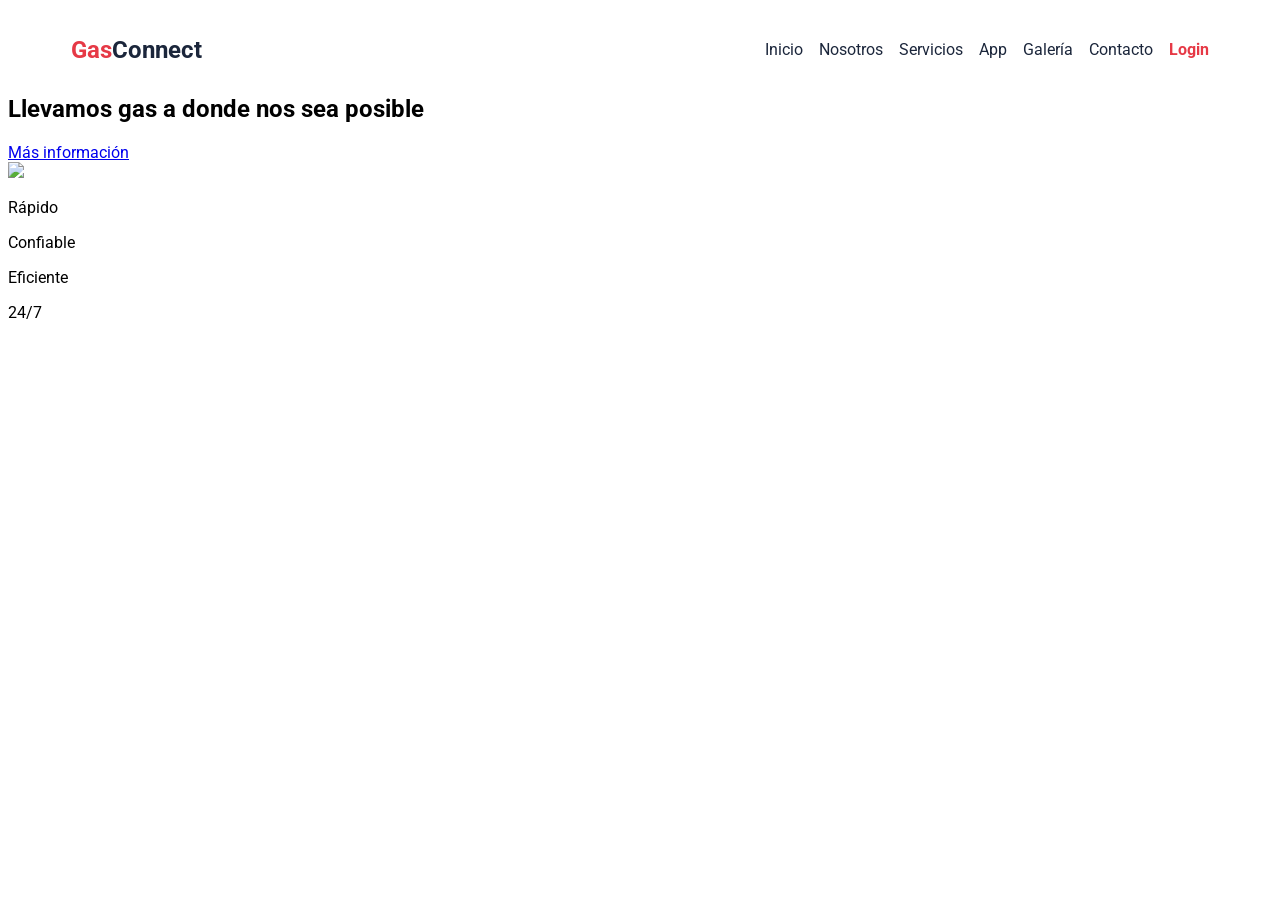
==== index.html @ 83f6ece4 "Section Main" ====
<!DOCTYPE html>
<html lang="es">
<head>
    <meta charset="UTF-8">
    <meta name="viewport" content="width=device-width, initial-scale=1.0">
    <meta name="description" content="GasConnect: Aplicación web para solicitar y recibir gas a domicilio en cualquier lugar de la ciudad.">
    <title>GasConnect</title>

    <link rel="preconnect" href="https://fonts.googleapis.com">
    <link rel="preconnect" href="https://fonts.gstatic.com" crossorigin>
    <link href="https://fonts.googleapis.com/css2?family=Lato:wght@400;700&family=Roboto:wght@400;700&display=swap" rel="stylesheet">

    <link rel="stylesheet" href="./src/css/normalize.css">
    <link rel="stylesheet" href="./src/css/styles.css">

    <link rel="shortcut icon" href="https://cdn-icons-png.flaticon.com/512/877/877669.png" type="image/x-icon">
</head>
<body>
    <header class="container">
        <nav class="navbar__container">
            <h1 class="navbar__logo">
                Gas<span class="navbar__logo--primary">Connect</span>
            </h1>
            <ul class="navbar__menu">
                <li><a href="#">Inicio</a></li>
                <li><a href="#">Nosotros</a></li>
                <li><a href="#">Servicios</a></li>
                <li><a href="#">App</a></li>
                <li><a href="#">Galería</a></li>
                <li><a href="#">Contacto</a></li>
                <li><a href="#" class="btn-login">Login</a></li>
            </ul>
        </nav>
    </header>
</body>
</html>

<!-- Start - Section Main -->
<main class="hero">
    <div class="hero__text">
        <h2>Llevamos gas<span class="hero__title"> a donde nos sea posible</span></h2>
        <a href="#" class="button hero__button">Más información</a>
    </div>

    <div class="hero__img">
        <img src="./src/images/logo.jpeg" loading="lazy">
    </div>

    <div class="hero__services">
        <div class="service">
            <i class='bx bx-timer'></i> 
            <p>Rápido</p>
        </div>
        <div class="service">
            <i class='bx bx-shield'></i> 
            <p>Confiable</p>
        </div>
        <div class="service">
            <i class='bx bx-gas-pump'></i> 
            <p>Eficiente</p>
        </div>
        <div class="service">
            <i class='bx bx-time-five'></i> 
            <p>24/7</p>
        </div>
    </div>
</main>
<!-- End - Section Main -->
---- src/css/styles.css ----
:root {
    --colorUno: #FFFFFF;
    --colorDos: #E63946;
    --colorTres: #FF6B6B;
    --colorCuatro: #1B263B;
    --colorCinco: #F1FAEE;
    --fuentePrincipal: "Roboto", sans-serif;
    --fuenteSecundaria: "Lato", sans-serif;
}
html {
    background-color: var(--colorUno);
}
body {
    font-family: var(--fuentePrincipal);
}
.container {
    max-width: 120rem;
    width: 90%;
    margin: 0 auto;
}
.navbar__container {
    text-align: center;
    padding-top: 1rem;
}
@media (width >= 768px) {
    .navbar__container {
        display: flex;
        justify-content: space-between;
        align-items: center;
    }
}
.navbar__logo {
    color: var(--colorDos);
    cursor: pointer;
    margin: 0;
}
.navbar__logo--primary {
    color: var(--colorCuatro);
}
ul {
    padding: 0;
    list-style: none;
    display: flex;
    justify-content: center;
    flex-wrap: wrap;
    gap: 1rem;
}
ul li a {
    color: var(--colorCuatro);
    text-decoration: none;
    cursor: pointer;
    font-size: 1rem;
    transition: color 0.3s ease;
}
ul li a:hover {
    color: var(--colorTres);
    text-decoration: underline;
}
ul li:last-child a {
    color: var(--colorDos);
    font-weight: 700;
    text-decoration: none;
}
ul li:last-child a:hover {
    color: var(--colorTres);
    text-decoration: underline;
}


/*: Styles for Section About */

.about {
    display: flex;
    align-items: center;
    justify-content: space-between;
    gap: 2rem;
    flex-wrap: wrap;
    padding: 3rem 2rem;
    background-color: #000; 
}


.about__container {
    flex: 1 1 45%;
    color: #fff;
}

.about__title {
    font-size: 2.2rem;
    margin-bottom: 1rem;
    color: #e60000;
    text-transform: uppercase;
    letter-spacing: 1px;
}

.about__text {
    margin-bottom: 1rem;
    line-height: 1.6;
    font-size: 1.1rem;
    color: #f1f1f1;
}
.about__img {
    flex: 1 1 45%;
    text-align: center;
}

.about__img img {
    max-width: 100%;
    border-radius: 1rem;
    box-shadow: 0 4px 12px rgba(255, 0, 0, 0.3);
    border: 2px solid #e60000;
}

@media (max-width: 768px) {
    .about {
        flex-direction: column;
        text-align: center;
    }

    .about__img,
    .about__container {
        flex: 1 1 100%;
    }
}
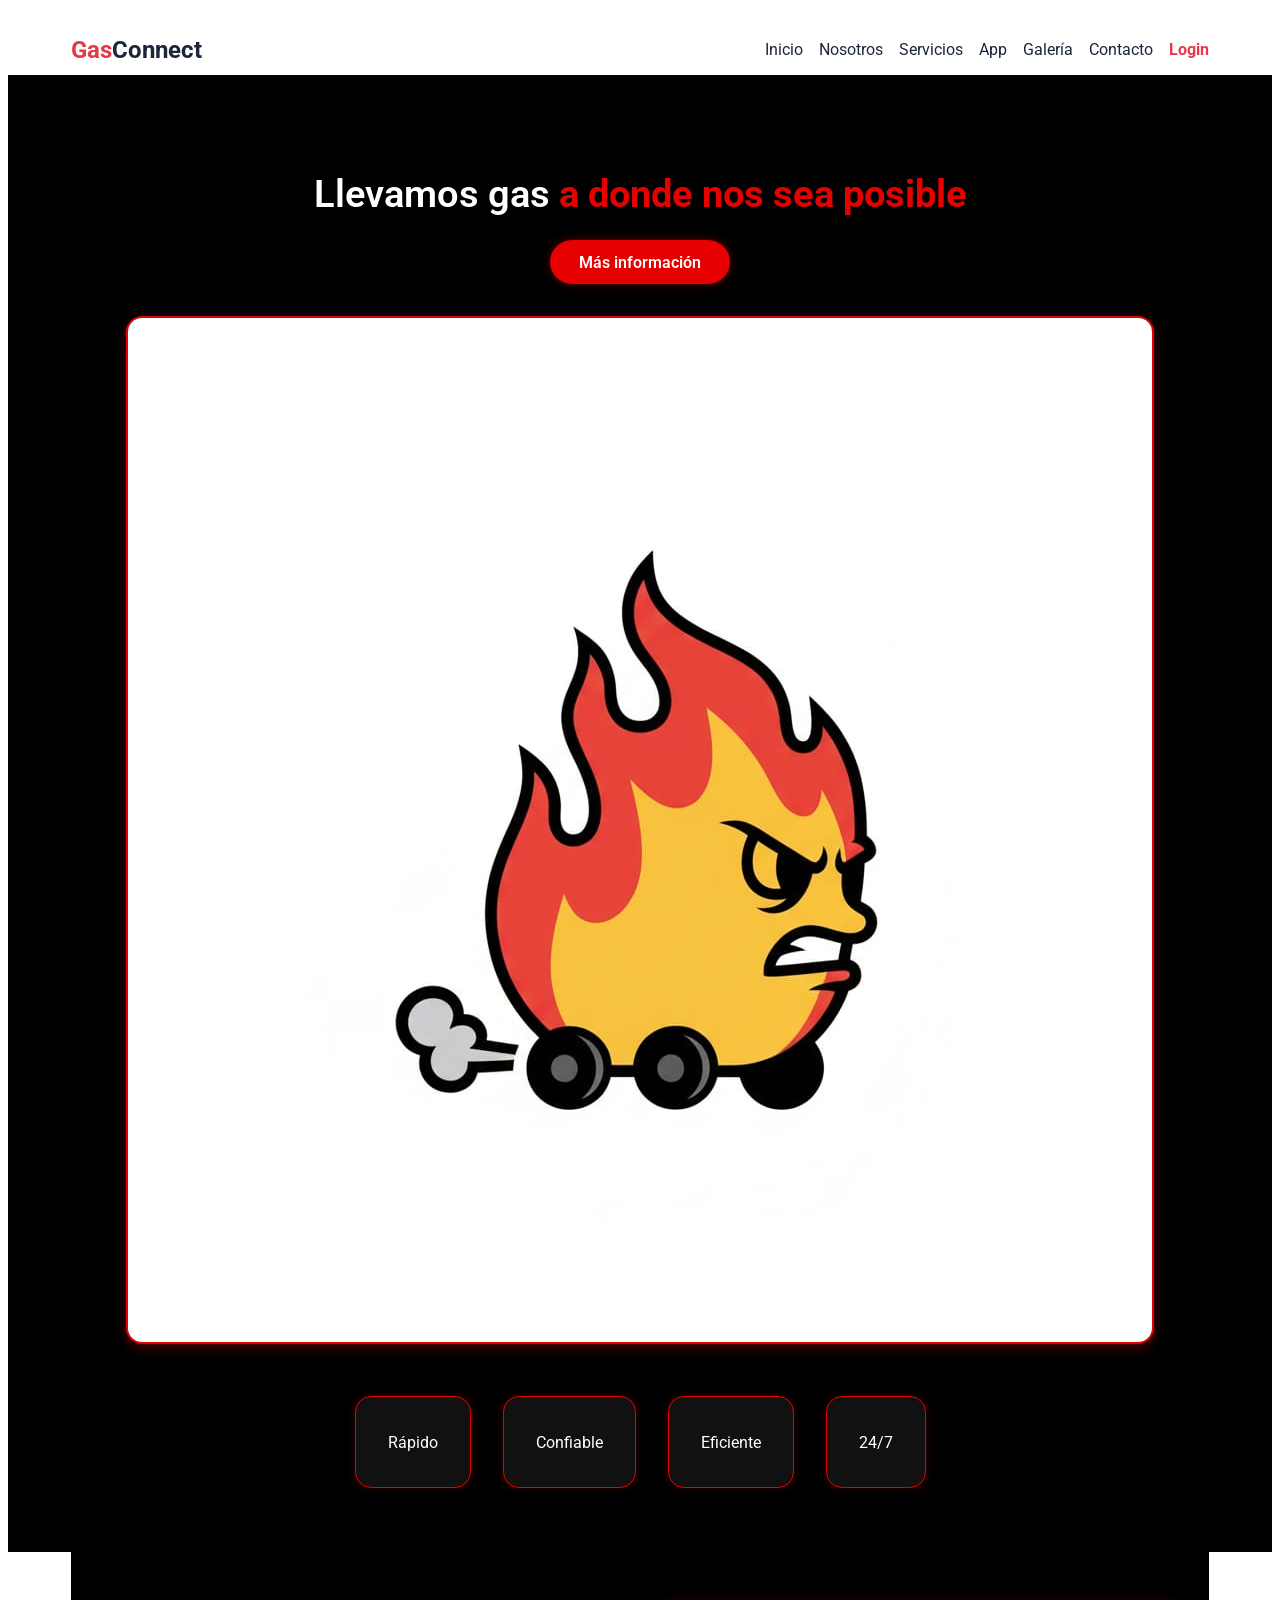
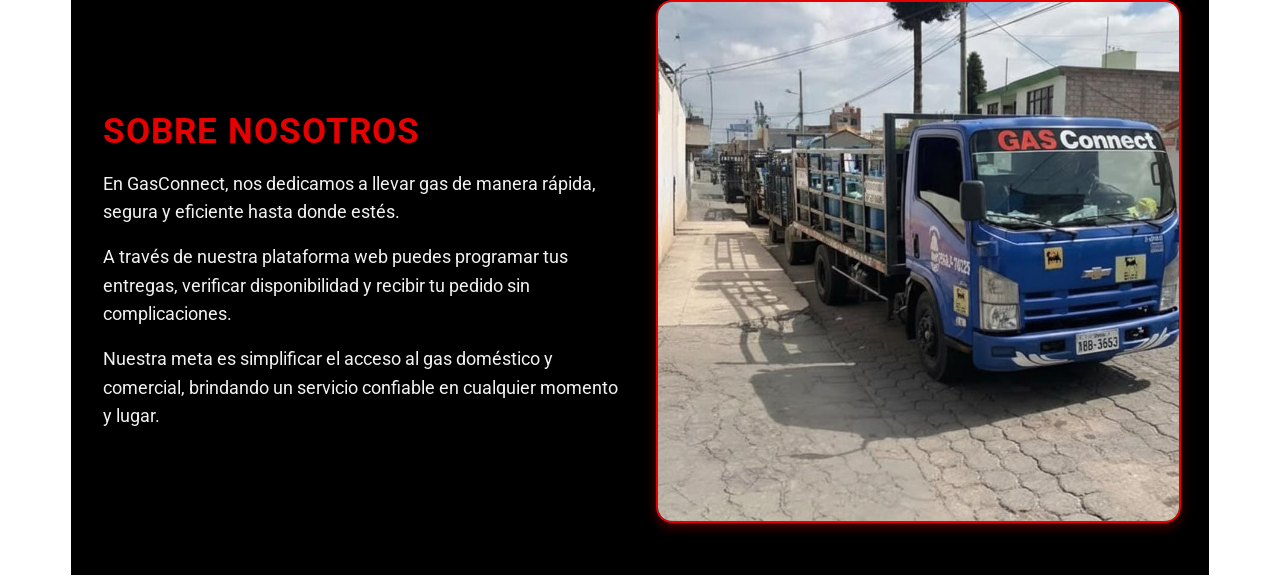
==== commit 039222e6: "Refactor HTML structure and add main section" ====
--- a/index.html
+++ b/index.html
@@ -1,68 +1,92 @@
-<!DOCTYPE html>
-<html lang="es">
-<head>
-    <meta charset="UTF-8">
-    <meta name="viewport" content="width=device-width, initial-scale=1.0">
-    <meta name="description" content="GasConnect: Aplicación web para solicitar y recibir gas a domicilio en cualquier lugar de la ciudad.">
-    <title>GasConnect</title>
-
-    <link rel="preconnect" href="https://fonts.googleapis.com">
-    <link rel="preconnect" href="https://fonts.gstatic.com" crossorigin>
-    <link href="https://fonts.googleapis.com/css2?family=Lato:wght@400;700&family=Roboto:wght@400;700&display=swap" rel="stylesheet">
-
-    <link rel="stylesheet" href="./src/css/normalize.css">
-    <link rel="stylesheet" href="./src/css/styles.css">
-
-    <link rel="shortcut icon" href="https://cdn-icons-png.flaticon.com/512/877/877669.png" type="image/x-icon">
-</head>
-<body>
-    <header class="container">
-        <nav class="navbar__container">
-            <h1 class="navbar__logo">
-                Gas<span class="navbar__logo--primary">Connect</span>
-            </h1>
-            <ul class="navbar__menu">
-                <li><a href="#">Inicio</a></li>
-                <li><a href="#">Nosotros</a></li>
-                <li><a href="#">Servicios</a></li>
-                <li><a href="#">App</a></li>
-                <li><a href="#">Galería</a></li>
-                <li><a href="#">Contacto</a></li>
-                <li><a href="#" class="btn-login">Login</a></li>
-            </ul>
-        </nav>
-    </header>
-</body>
-</html>
-
-<!-- Start - Section Main -->
-<main class="hero">
-    <div class="hero__text">
-        <h2>Llevamos gas<span class="hero__title"> a donde nos sea posible</span></h2>
-        <a href="#" class="button hero__button">Más información</a>
-    </div>
-
-    <div class="hero__img">
-        <img src="./src/images/logo.jpeg" loading="lazy">
-    </div>
-
-    <div class="hero__services">
-        <div class="service">
-            <i class='bx bx-timer'></i> 
-            <p>Rápido</p>
-        </div>
-        <div class="service">
-            <i class='bx bx-shield'></i> 
-            <p>Confiable</p>
-        </div>
-        <div class="service">
-            <i class='bx bx-gas-pump'></i> 
-            <p>Eficiente</p>
-        </div>
-        <div class="service">
-            <i class='bx bx-time-five'></i> 
-            <p>24/7</p>
-        </div>
-    </div>
-</main>
-<!-- End - Section Main -->
+<!DOCTYPE html>
+<html lang="es">
+<head>
+    <meta charset="UTF-8">
+    <meta name="viewport" content="width=device-width, initial-scale=1.0">
+    <meta name="description" content="GasConnect: Aplicación web para solicitar y recibir gas a domicilio en cualquier lugar de la ciudad.">
+    <title>GasConnect</title>
+
+    <link rel="preconnect" href="https://fonts.googleapis.com">
+    <link rel="preconnect" href="https://fonts.gstatic.com" crossorigin>
+    <link href="https://fonts.googleapis.com/css2?family=Lato:wght@400;700&family=Roboto:wght@400;700&display=swap" rel="stylesheet">
+
+    <link rel="stylesheet" href="./src/css/normalize.css">
+    <link rel="stylesheet" href="./src/css/styles.css">
+
+    <link rel="shortcut icon" href="https://cdn-icons-png.flaticon.com/512/877/877669.png" type="image/x-icon">
+</head>
+<body>
+    <header class="container">
+        <nav class="navbar__container">
+            <h1 class="navbar__logo">
+                Gas<span class="navbar__logo--primary">Connect</span>
+            </h1>
+            <ul class="navbar__menu">
+                <li><a href="#">Inicio</a></li>
+                <li><a href="#">Nosotros</a></li>
+                <li><a href="#">Servicios</a></li>
+                <li><a href="#">App</a></li>
+                <li><a href="#">Galería</a></li>
+                <li><a href="#">Contacto</a></li>
+                <li><a href="#" class="btn-login">Login</a></li>
+            </ul>
+        </nav>
+    </header>
+</body>
+</html>
+<!-- Start - Section Main -->
+<main class="hero">
+    <div class="hero__text">
+        <h2>Llevamos gas<span class="hero__title"> a donde nos sea posible</span></h2>
+        <a href="#" class="button hero__button">Más información</a>
+    </div>
+
+    <div class="hero__img">
+        <img src="./src/images/logo.jpeg" loading="lazy">
+    </div>
+
+    <div class="hero__services">
+        <div class="service">
+            <i class='bx bx-timer'></i> 
+            <p>Rápido</p>
+        </div>
+        <div class="service">
+            <i class='bx bx-shield'></i> 
+            <p>Confiable</p>
+        </div>
+        <div class="service">
+            <i class='bx bx-gas-pump'></i> 
+            <p>Eficiente</p>
+        </div>
+        <div class="service">
+            <i class='bx bx-time-five'></i> 
+            <p>24/7</p>
+        </div>
+    </div>
+</main>
+<!-- End - Section Main -->
+<!--SCRIPT 2-->
+<!-- Start - Section About -->
+<header class="container">
+    <div class="about">
+        <div class="about__container">
+            <h2 class="about__title">Sobre Nosotros</h2>
+            <p class="about__text">
+                En GasConnect, nos dedicamos a llevar gas de manera rápida, segura y eficiente hasta donde estés.
+            </p>
+            <p class="about__text">
+                A través de nuestra plataforma web puedes programar tus entregas, verificar disponibilidad y recibir tu pedido sin complicaciones.
+            </p>
+            <p class="about__text">
+                Nuestra meta es simplificar el acceso al gas doméstico y comercial, brindando un servicio confiable en cualquier momento y lugar.
+            </p>
+        </div>
+
+        <div class="about__img">
+            <img src="./src/images/camion.jpeg" loading="lazy">
+        </div>
+    </div>
+</header>
+
+<!-- End - Section About -->
+
--- a/src/css/styles.css
+++ b/src/css/styles.css
@@ -66,6 +66,87 @@
     text-decoration: underline;
 }
 
+.hero {
+    display: flex;
+    flex-direction: column;
+    align-items: center;
+    justify-content: center;
+    background-color: #000;
+    color: #fff;
+    padding: 4rem 2rem;
+    text-align: center;
+}
+
+.hero__text h2 {
+    font-size: 2.4rem;
+    font-weight: 600;
+    color: #fff;
+    margin-bottom: 1.5rem;
+}
+
+.hero__title {
+    color: #e60000;
+    font-weight: 700;
+}
+
+.hero__button {
+    display: inline-block;
+    background-color: #e60000;
+    color: #fff;
+    text-decoration: none;
+    padding: 0.8rem 1.8rem;
+    border-radius: 2rem;
+    font-weight: 600;
+    transition: all 0.3s ease;
+    box-shadow: 0 0 10px rgba(230, 0, 0, 0.4);
+}
+
+.hero__button:hover {
+    background-color: #b30000;
+    box-shadow: 0 0 15px rgba(255, 0, 0, 0.6);
+}
+
+.hero__img {
+    margin-top: 2rem;
+}
+
+.hero__img img {
+    max-width: 100%;
+    border-radius: 1rem;
+    border: 2px solid #e60000;
+    box-shadow: 0 4px 12px rgba(255, 0, 0, 0.3);
+}
+
+.hero__services {
+    display: flex;
+    justify-content: center;
+    gap: 2rem;
+    margin-top: 3rem;
+    flex-wrap: wrap;
+}
+
+.service {
+    background-color: #111;
+    padding: 1.2rem 2rem;
+    border-radius: 1rem;
+    color: #fff;
+    border: 1px solid #e60000;
+    box-shadow: 0 0 10px rgba(255, 0, 0, 0.2);
+    transition: transform 0.3s ease, box-shadow 0.3s ease;
+}
+
+.service:hover {
+    transform: translateY(-5px);
+    box-shadow: 0 0 15px rgba(255, 0, 0, 0.5);
+}
+
+.service i {
+    font-size: 2rem;
+    color: #e60000;
+    margin-bottom: 0.5rem;
+    display: block;
+}
+
 
 /*: Styles for Section About */
 
@@ -121,4 +202,5 @@
     .about__container {
         flex: 1 1 100%;
     }
-}+
+}
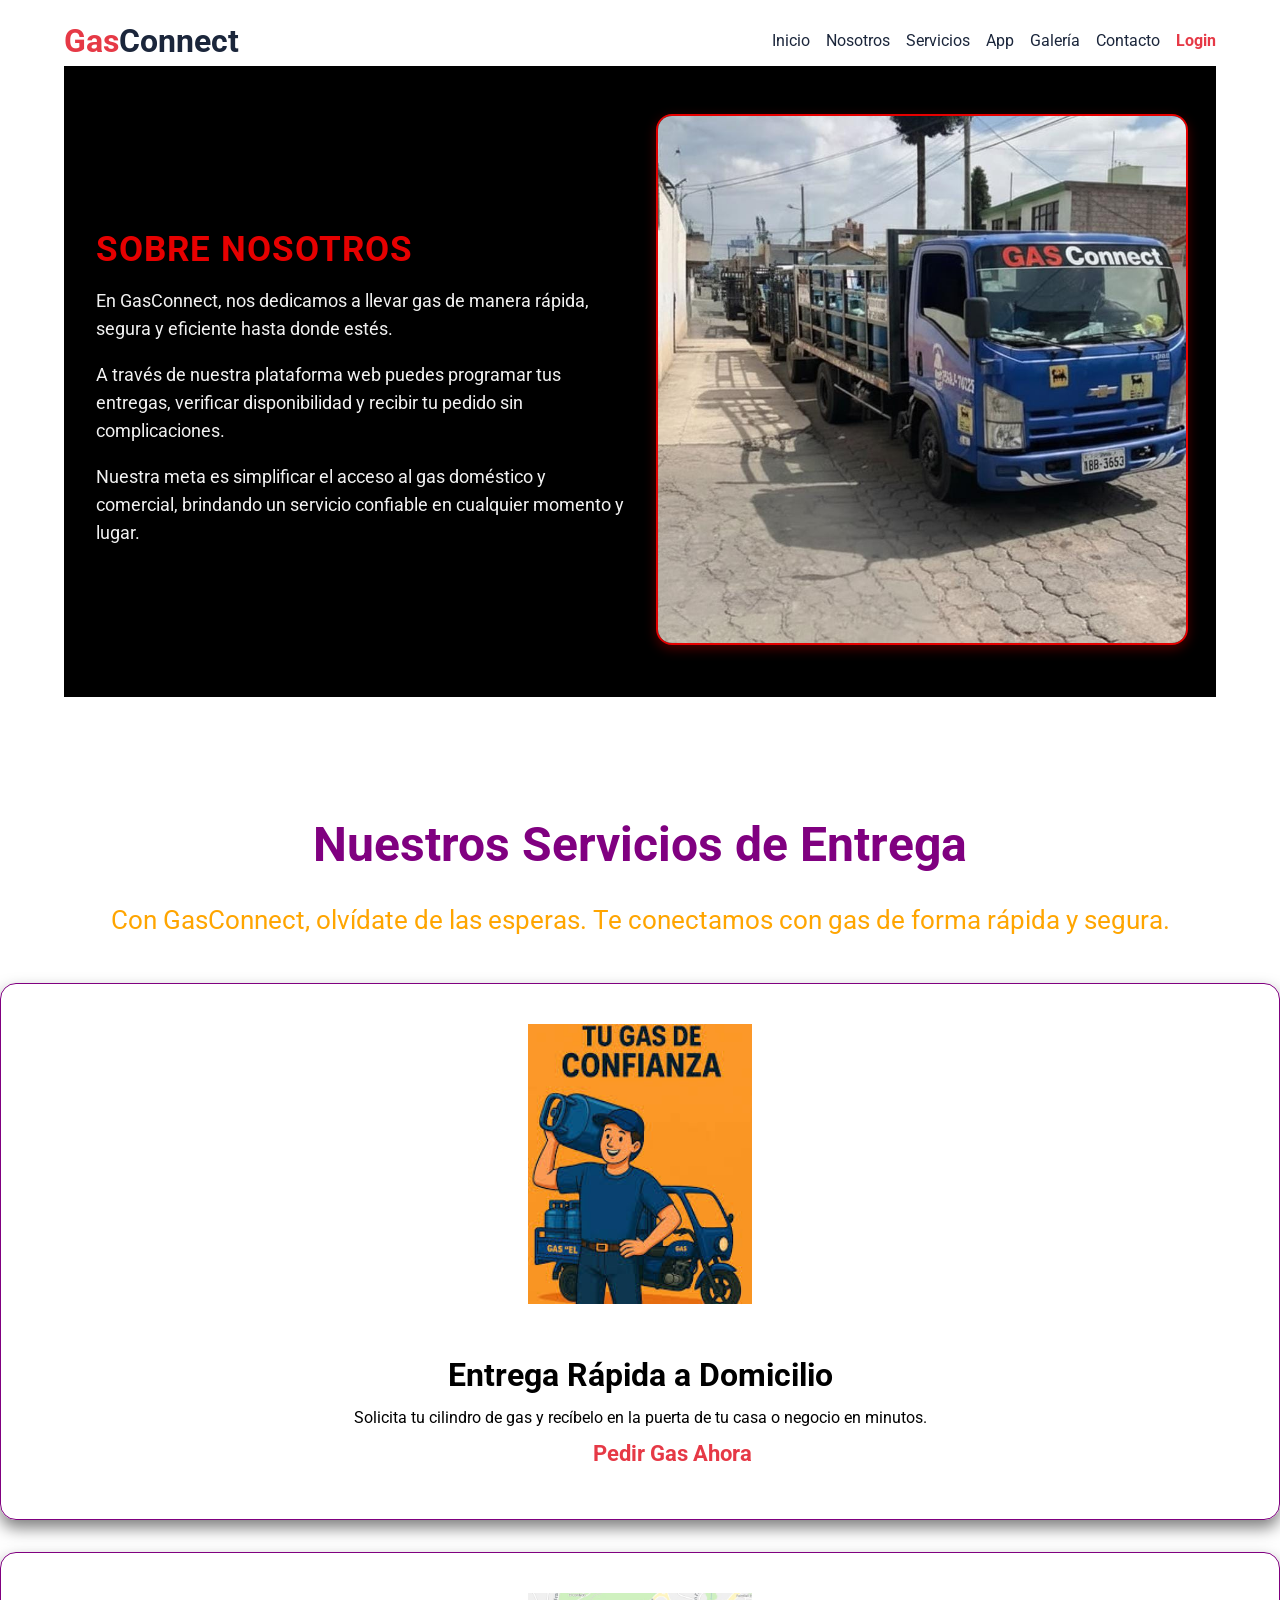
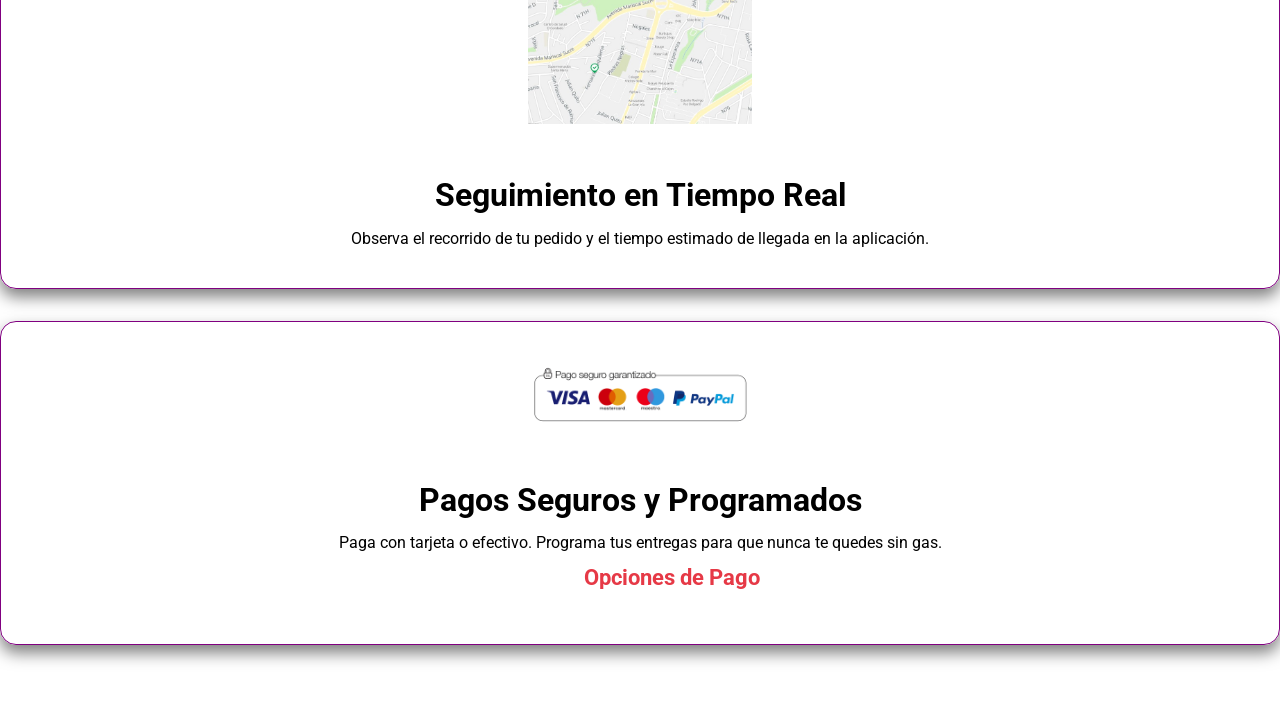
==== commit a1e7239f: "entrego mi parte de servicios, aun queda mejorar para dispositivos con mayor resolucion" ====
--- a/index.html
+++ b/index.html
@@ -16,6 +16,8 @@
     <link rel="shortcut icon" href="https://cdn-icons-png.flaticon.com/512/877/877669.png" type="image/x-icon">
 </head>
 <body>
+
+    
     <header class="container">
         <nav class="navbar__container">
             <h1 class="navbar__logo">
@@ -34,37 +36,7 @@
     </header>
 </body>
 </html>
-<!-- Start - Section Main -->
-<main class="hero">
-    <div class="hero__text">
-        <h2>Llevamos gas<span class="hero__title"> a donde nos sea posible</span></h2>
-        <a href="#" class="button hero__button">Más información</a>
-    </div>
 
-    <div class="hero__img">
-        <img src="./src/images/logo.jpeg" loading="lazy">
-    </div>
-
-    <div class="hero__services">
-        <div class="service">
-            <i class='bx bx-timer'></i> 
-            <p>Rápido</p>
-        </div>
-        <div class="service">
-            <i class='bx bx-shield'></i> 
-            <p>Confiable</p>
-        </div>
-        <div class="service">
-            <i class='bx bx-gas-pump'></i> 
-            <p>Eficiente</p>
-        </div>
-        <div class="service">
-            <i class='bx bx-time-five'></i> 
-            <p>24/7</p>
-        </div>
-    </div>
-</main>
-<!-- End - Section Main -->
 <!--SCRIPT 2-->
 <!-- Start - Section About -->
 <header class="container">
@@ -87,6 +59,50 @@
         </div>
     </div>
 </header>
-
 <!-- End - Section About -->
 
+<!-- End - Section Services -->
+<section class="servicio">
+    <div class="contenido">
+        <h2 class="services__title">Nuestros Servicios de Entrega</h2>
+        <article>
+            <h4 class="services__subtitle">Con GasConnect, olvídate de las esperas. Te conectamos con gas de forma rápida y segura.</h4>
+            
+            <div class="services__container">
+                
+                <div class="service-card">
+                    <div class="service-card__icon">
+                        <img src="./src/images/delivery.jpeg" alt="Icono de entrega rápida" loading="lazy">
+                        
+                    </div>
+                    <p class="service-card__title">Entrega Rápida a Domicilio</p>
+                    <p class="service-card__description">Solicita tu cilindro de gas y recíbelo en la puerta de tu casa o negocio en minutos.</p>
+                    <a href="#" class="button service-card__button">Pedir Gas Ahora</a>
+                </div>
+                
+                <div class="service-card">
+                    <div class="service-card__icon">
+                        <img src="./src/images/daquilema.jpg" alt="Icono de mapa con ubicación" loading="lazy">
+                        
+                    </div>
+                    <p class="service-card__title">Seguimiento en Tiempo Real</p>
+                    <p class="service-card__description">Observa el recorrido de tu pedido y el tiempo estimado de llegada en la aplicación.</p>
+                </div>
+                
+                <div class="service-card">
+                    <div class="service-card__icon">
+                        <img src="./src/images/pagos-seguros.png" alt="Icono de pago seguro" loading="lazy">
+                        
+                    </div>
+                    <p class="service-card__title">Pagos Seguros y Programados</p>
+                    <p class="service-card__description">Paga con tarjeta o efectivo. Programa tus entregas para que nunca te quedes sin gas.</p>
+                    <a href="#" class="button service-card__button">Opciones de Pago</a>
+                </div>
+
+            </div>            
+        </article>
+    </div>
+</section>
+
+
+ <!-- End - Section Services -->
--- a/src/css/styles.css
+++ b/src/css/styles.css
@@ -66,87 +66,6 @@
     text-decoration: underline;
 }
 
-.hero {
-    display: flex;
-    flex-direction: column;
-    align-items: center;
-    justify-content: center;
-    background-color: #000;
-    color: #fff;
-    padding: 4rem 2rem;
-    text-align: center;
-}
-
-.hero__text h2 {
-    font-size: 2.4rem;
-    font-weight: 600;
-    color: #fff;
-    margin-bottom: 1.5rem;
-}
-
-.hero__title {
-    color: #e60000;
-    font-weight: 700;
-}
-
-.hero__button {
-    display: inline-block;
-    background-color: #e60000;
-    color: #fff;
-    text-decoration: none;
-    padding: 0.8rem 1.8rem;
-    border-radius: 2rem;
-    font-weight: 600;
-    transition: all 0.3s ease;
-    box-shadow: 0 0 10px rgba(230, 0, 0, 0.4);
-}
-
-.hero__button:hover {
-    background-color: #b30000;
-    box-shadow: 0 0 15px rgba(255, 0, 0, 0.6);
-}
-
-.hero__img {
-    margin-top: 2rem;
-}
-
-.hero__img img {
-    max-width: 100%;
-    border-radius: 1rem;
-    border: 2px solid #e60000;
-    box-shadow: 0 4px 12px rgba(255, 0, 0, 0.3);
-}
-
-.hero__services {
-    display: flex;
-    justify-content: center;
-    gap: 2rem;
-    margin-top: 3rem;
-    flex-wrap: wrap;
-}
-
-.service {
-    background-color: #111;
-    padding: 1.2rem 2rem;
-    border-radius: 1rem;
-    color: #fff;
-    border: 1px solid #e60000;
-    box-shadow: 0 0 10px rgba(255, 0, 0, 0.2);
-    transition: transform 0.3s ease, box-shadow 0.3s ease;
-}
-
-.service:hover {
-    transform: translateY(-5px);
-    box-shadow: 0 0 15px rgba(255, 0, 0, 0.5);
-}
-
-.service i {
-    font-size: 2rem;
-    color: #e60000;
-    margin-bottom: 0.5rem;
-    display: block;
-}
-
 
 /*: Styles for Section About */
 
@@ -202,5 +121,78 @@
     .about__container {
         flex: 1 1 100%;
     }
+}
 
+.servicio{
+    padding: 5rem 0;
 }
+
+
+.services__title{
+    color: purple;
+    text-align: center;
+    font-size: 3rem;
+    margin-bottom: 1rem;
+}
+
+.services__subtitle{
+    text-align: center;
+    color: orange;
+    font-size: 1.6rem;
+    font-weight: 400;
+    margin-bottom: 3rem;
+    padding:0 1.5rem;
+}
+
+.services__container{
+    display: grid;
+    grid-template-columns: 1fr;
+    gap: 2rem;
+    text-align: center;
+}
+
+.service-card{
+    border: 1px solid purple;
+    padding: 2.5rem;
+    border-radius: 1rem;
+    box-shadow: 0 .5rem 1rem rgba(0,0,0, 0.5) ;
+}
+
+.service-card__icon img {
+    width: 14rem; 
+    height: 8%;
+    margin-bottom: 1.5rem;
+}
+
+.service-card__title {
+    font-family: var(--font-heading);
+    font-size: 2rem;
+    font-weight: 700;
+    color: var(--primary);
+    margin: 1.5rem 0 1rem 0;
+}
+
+.service-card__button {
+    display: block; 
+    width: 100%;
+    font-size: 1.4rem;
+    padding: .8rem 2rem;
+    background-color: var(--secondary);
+}
+
+.service-card__description{
+    font-size: 1rem;
+    margin-bottom: auto;
+}
+
+.service-card__button{
+    display:block;
+    width: 100%;
+    font-size: 1.4rem;
+    padding: .8rem 2rem;
+    color: var(--colorDos);
+    font-weight: 700;
+    text-decoration: none;
+    text-align: center;
+}
+
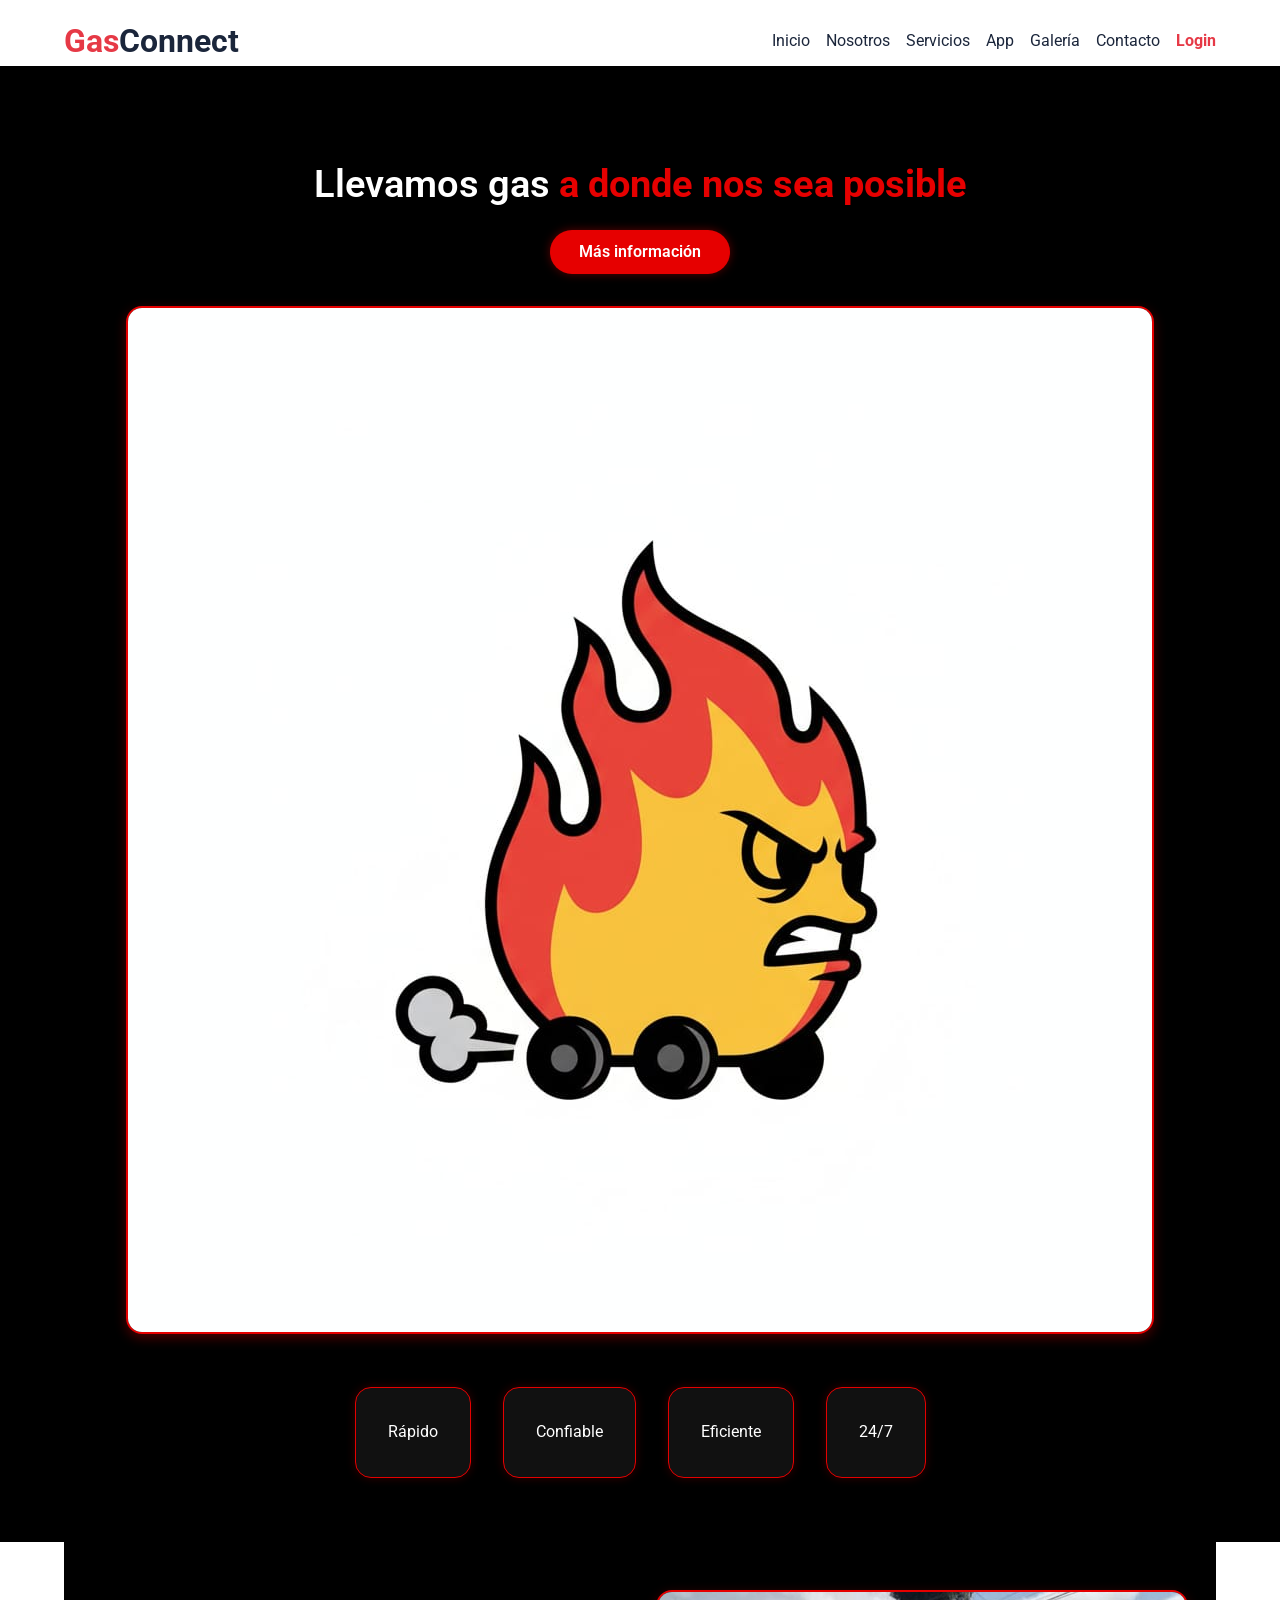
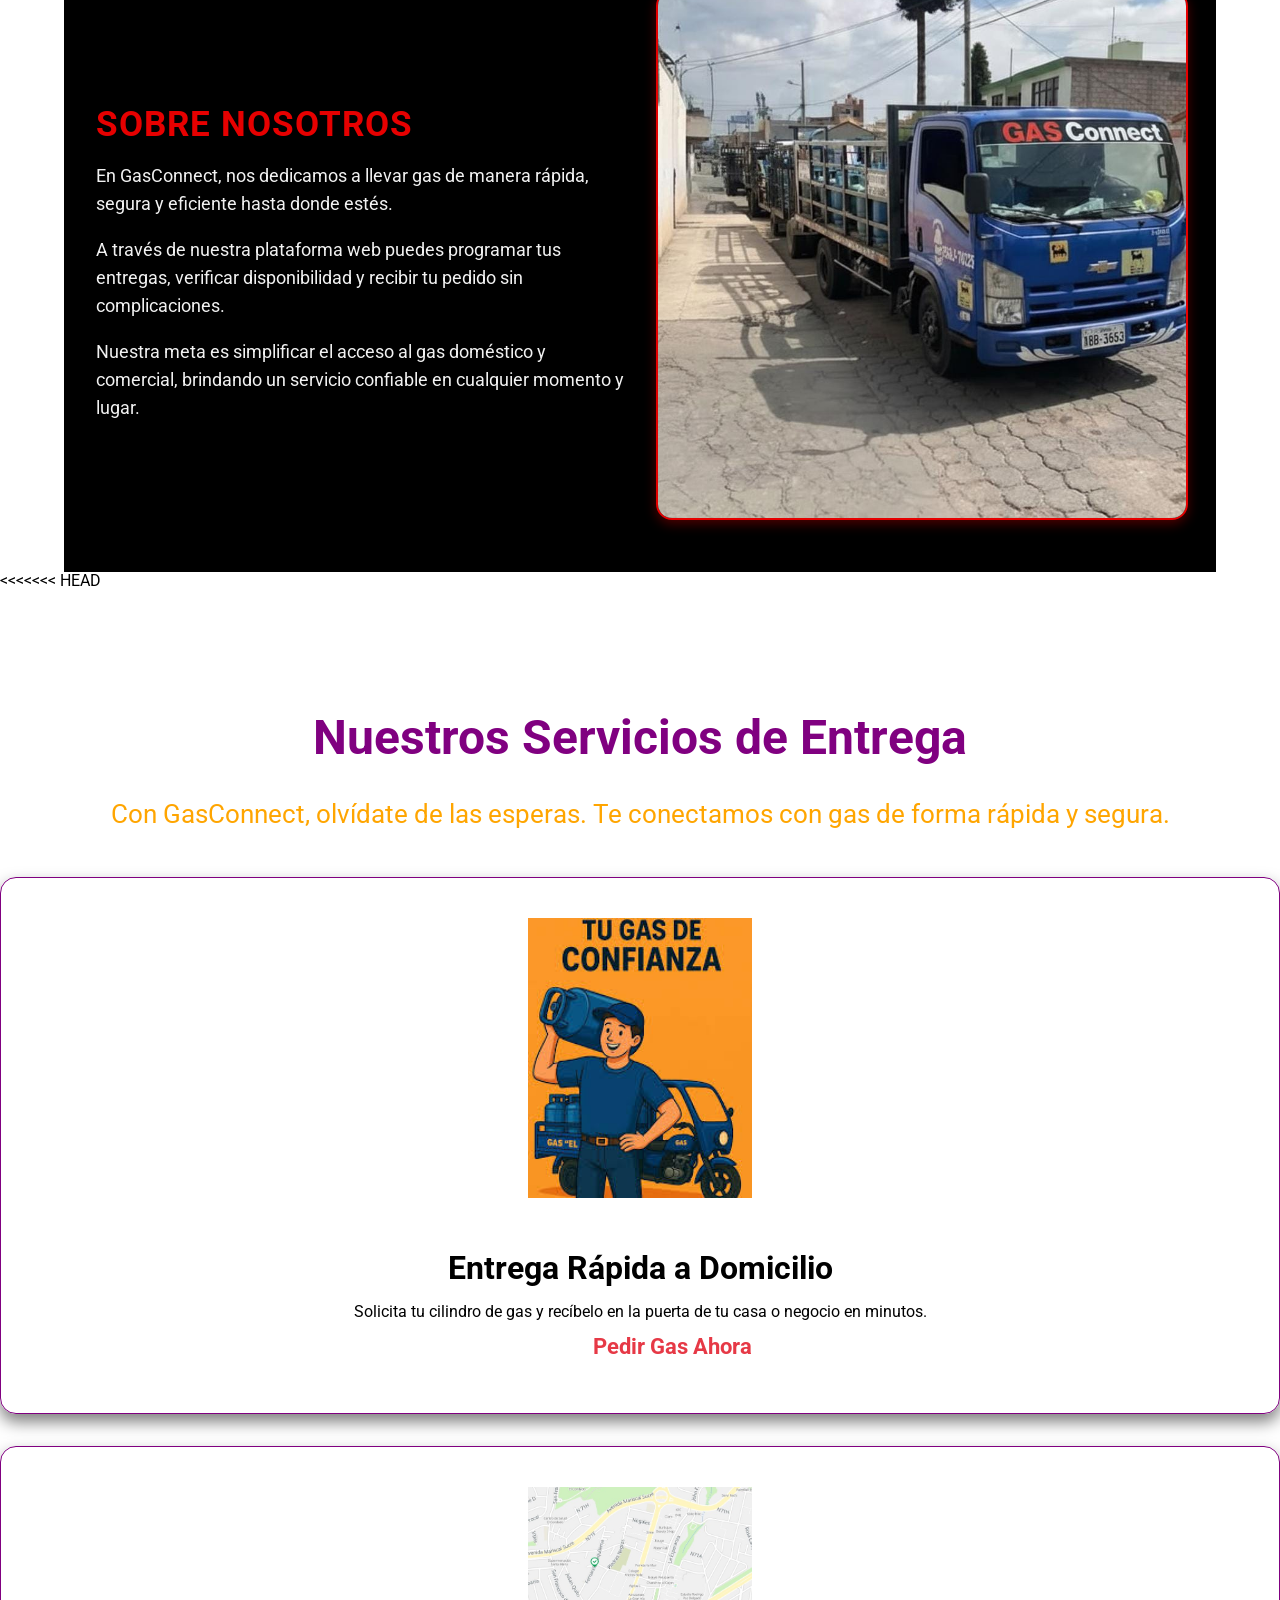
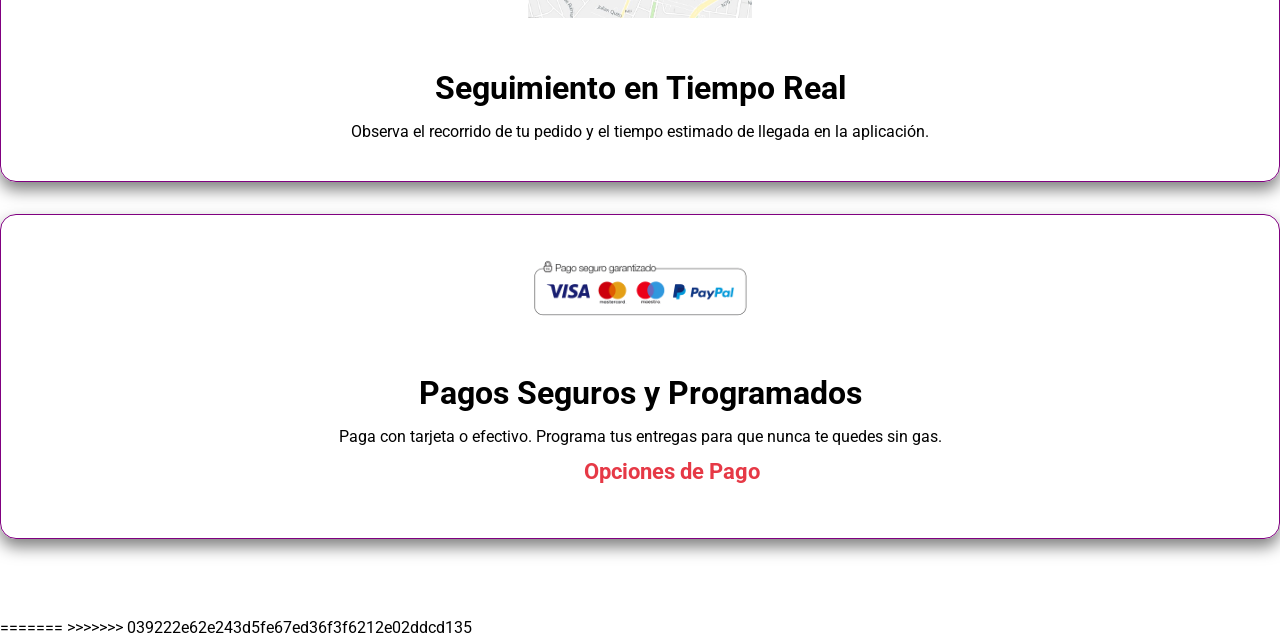
==== commit e5dde069: "Merge branch 'Sprint2' of https://github.com/SaidxXx09/Diseno-de-Interfaces into Sprint2" ====
--- a/index.html
+++ b/index.html
@@ -36,7 +36,37 @@
     </header>
 </body>
 </html>
+<!-- Start - Section Main -->
+<main class="hero">
+    <div class="hero__text">
+        <h2>Llevamos gas<span class="hero__title"> a donde nos sea posible</span></h2>
+        <a href="#" class="button hero__button">Más información</a>
+    </div>
 
+    <div class="hero__img">
+        <img src="./src/images/logo.jpeg" loading="lazy">
+    </div>
+
+    <div class="hero__services">
+        <div class="service">
+            <i class='bx bx-timer'></i> 
+            <p>Rápido</p>
+        </div>
+        <div class="service">
+            <i class='bx bx-shield'></i> 
+            <p>Confiable</p>
+        </div>
+        <div class="service">
+            <i class='bx bx-gas-pump'></i> 
+            <p>Eficiente</p>
+        </div>
+        <div class="service">
+            <i class='bx bx-time-five'></i> 
+            <p>24/7</p>
+        </div>
+    </div>
+</main>
+<!-- End - Section Main -->
 <!--SCRIPT 2-->
 <!-- Start - Section About -->
 <header class="container">
@@ -61,6 +91,7 @@
 </header>
 <!-- End - Section About -->
 
+<<<<<<< HEAD
 <!-- End - Section Services -->
 <section class="servicio">
     <div class="contenido">
@@ -106,3 +137,5 @@
 
 
  <!-- End - Section Services -->
+=======
+>>>>>>> 039222e62e243d5fe67ed36f3f6212e02ddcd135
--- a/src/css/styles.css
+++ b/src/css/styles.css
@@ -66,6 +66,87 @@
     text-decoration: underline;
 }
 
+.hero {
+    display: flex;
+    flex-direction: column;
+    align-items: center;
+    justify-content: center;
+    background-color: #000;
+    color: #fff;
+    padding: 4rem 2rem;
+    text-align: center;
+}
+
+.hero__text h2 {
+    font-size: 2.4rem;
+    font-weight: 600;
+    color: #fff;
+    margin-bottom: 1.5rem;
+}
+
+.hero__title {
+    color: #e60000;
+    font-weight: 700;
+}
+
+.hero__button {
+    display: inline-block;
+    background-color: #e60000;
+    color: #fff;
+    text-decoration: none;
+    padding: 0.8rem 1.8rem;
+    border-radius: 2rem;
+    font-weight: 600;
+    transition: all 0.3s ease;
+    box-shadow: 0 0 10px rgba(230, 0, 0, 0.4);
+}
+
+.hero__button:hover {
+    background-color: #b30000;
+    box-shadow: 0 0 15px rgba(255, 0, 0, 0.6);
+}
+
+.hero__img {
+    margin-top: 2rem;
+}
+
+.hero__img img {
+    max-width: 100%;
+    border-radius: 1rem;
+    border: 2px solid #e60000;
+    box-shadow: 0 4px 12px rgba(255, 0, 0, 0.3);
+}
+
+.hero__services {
+    display: flex;
+    justify-content: center;
+    gap: 2rem;
+    margin-top: 3rem;
+    flex-wrap: wrap;
+}
+
+.service {
+    background-color: #111;
+    padding: 1.2rem 2rem;
+    border-radius: 1rem;
+    color: #fff;
+    border: 1px solid #e60000;
+    box-shadow: 0 0 10px rgba(255, 0, 0, 0.2);
+    transition: transform 0.3s ease, box-shadow 0.3s ease;
+}
+
+.service:hover {
+    transform: translateY(-5px);
+    box-shadow: 0 0 15px rgba(255, 0, 0, 0.5);
+}
+
+.service i {
+    font-size: 2rem;
+    color: #e60000;
+    margin-bottom: 0.5rem;
+    display: block;
+}
+
 
 /*: Styles for Section About */
 
@@ -121,6 +202,7 @@
     .about__container {
         flex: 1 1 100%;
     }
+<<<<<<< HEAD
 }
 
 .servicio{
@@ -196,3 +278,7 @@
     text-align: center;
 }
 
+=======
+
+}
+>>>>>>> 039222e62e243d5fe67ed36f3f6212e02ddcd135
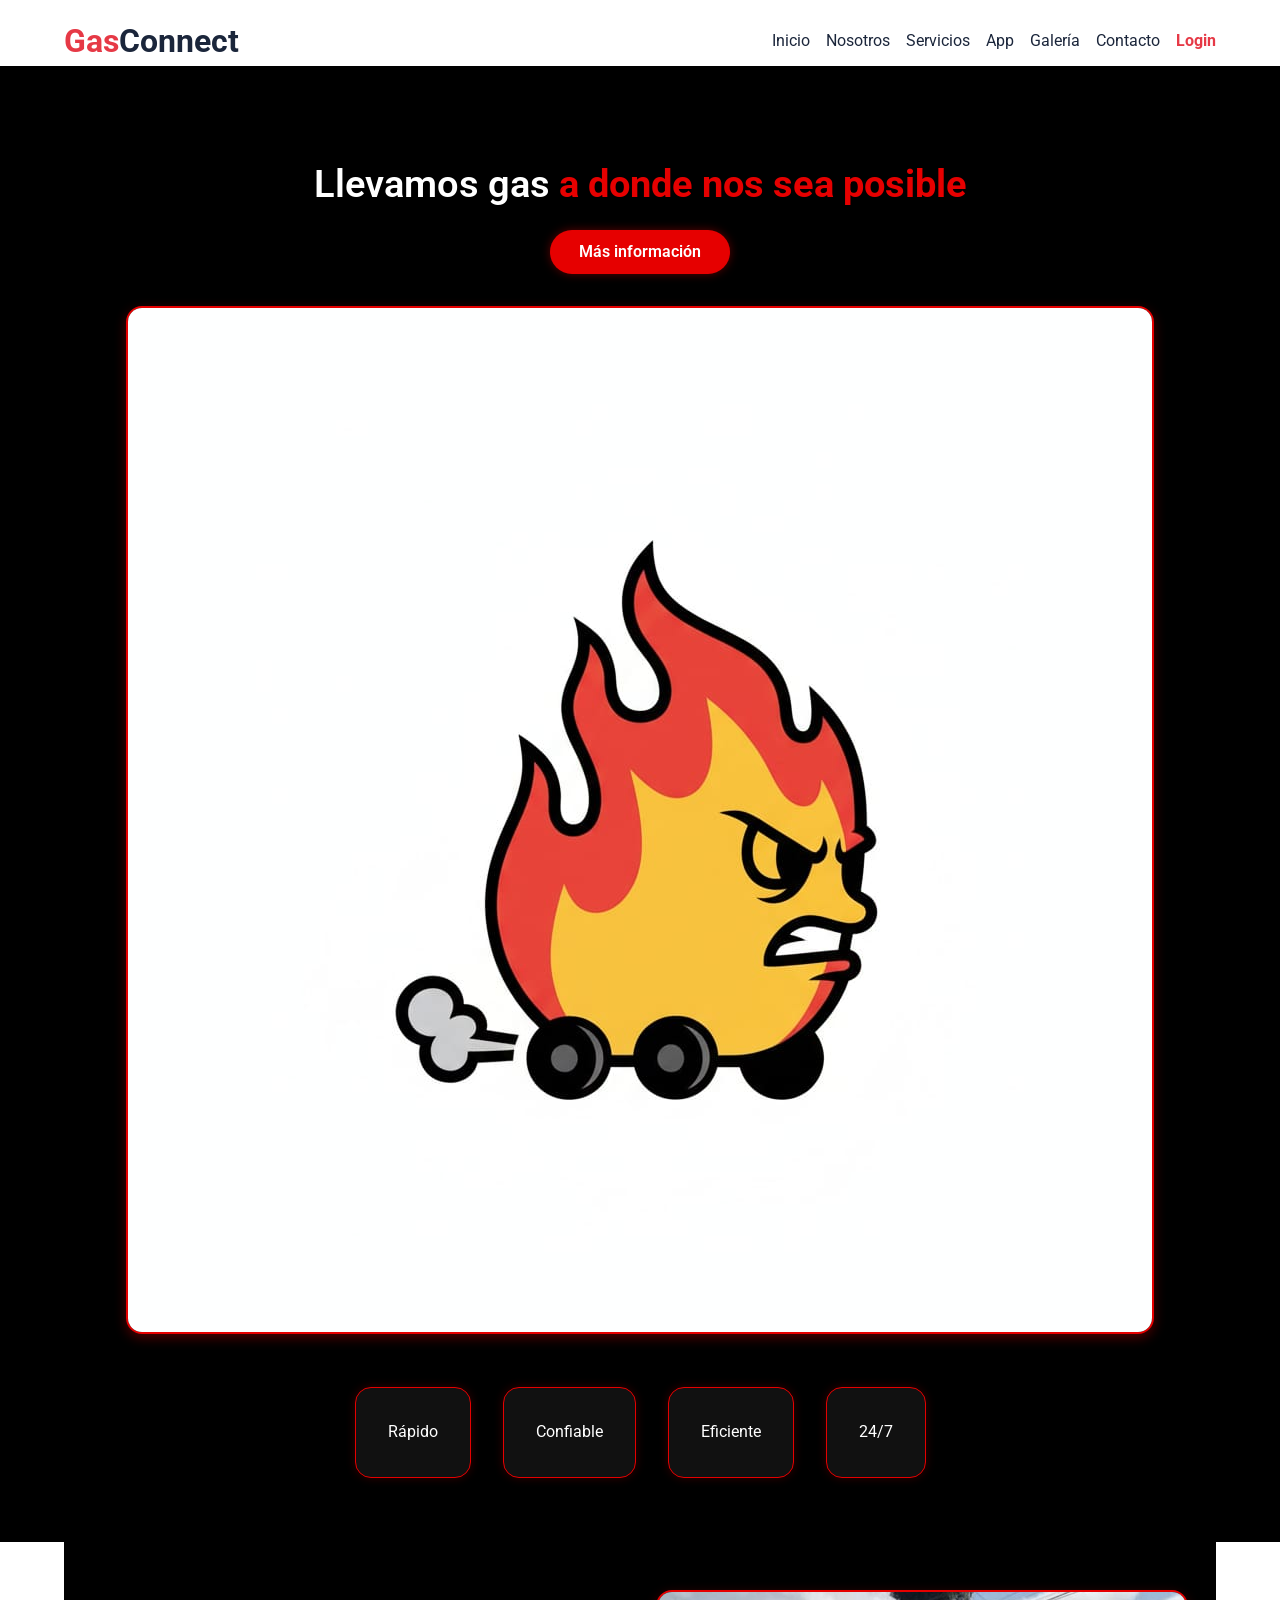
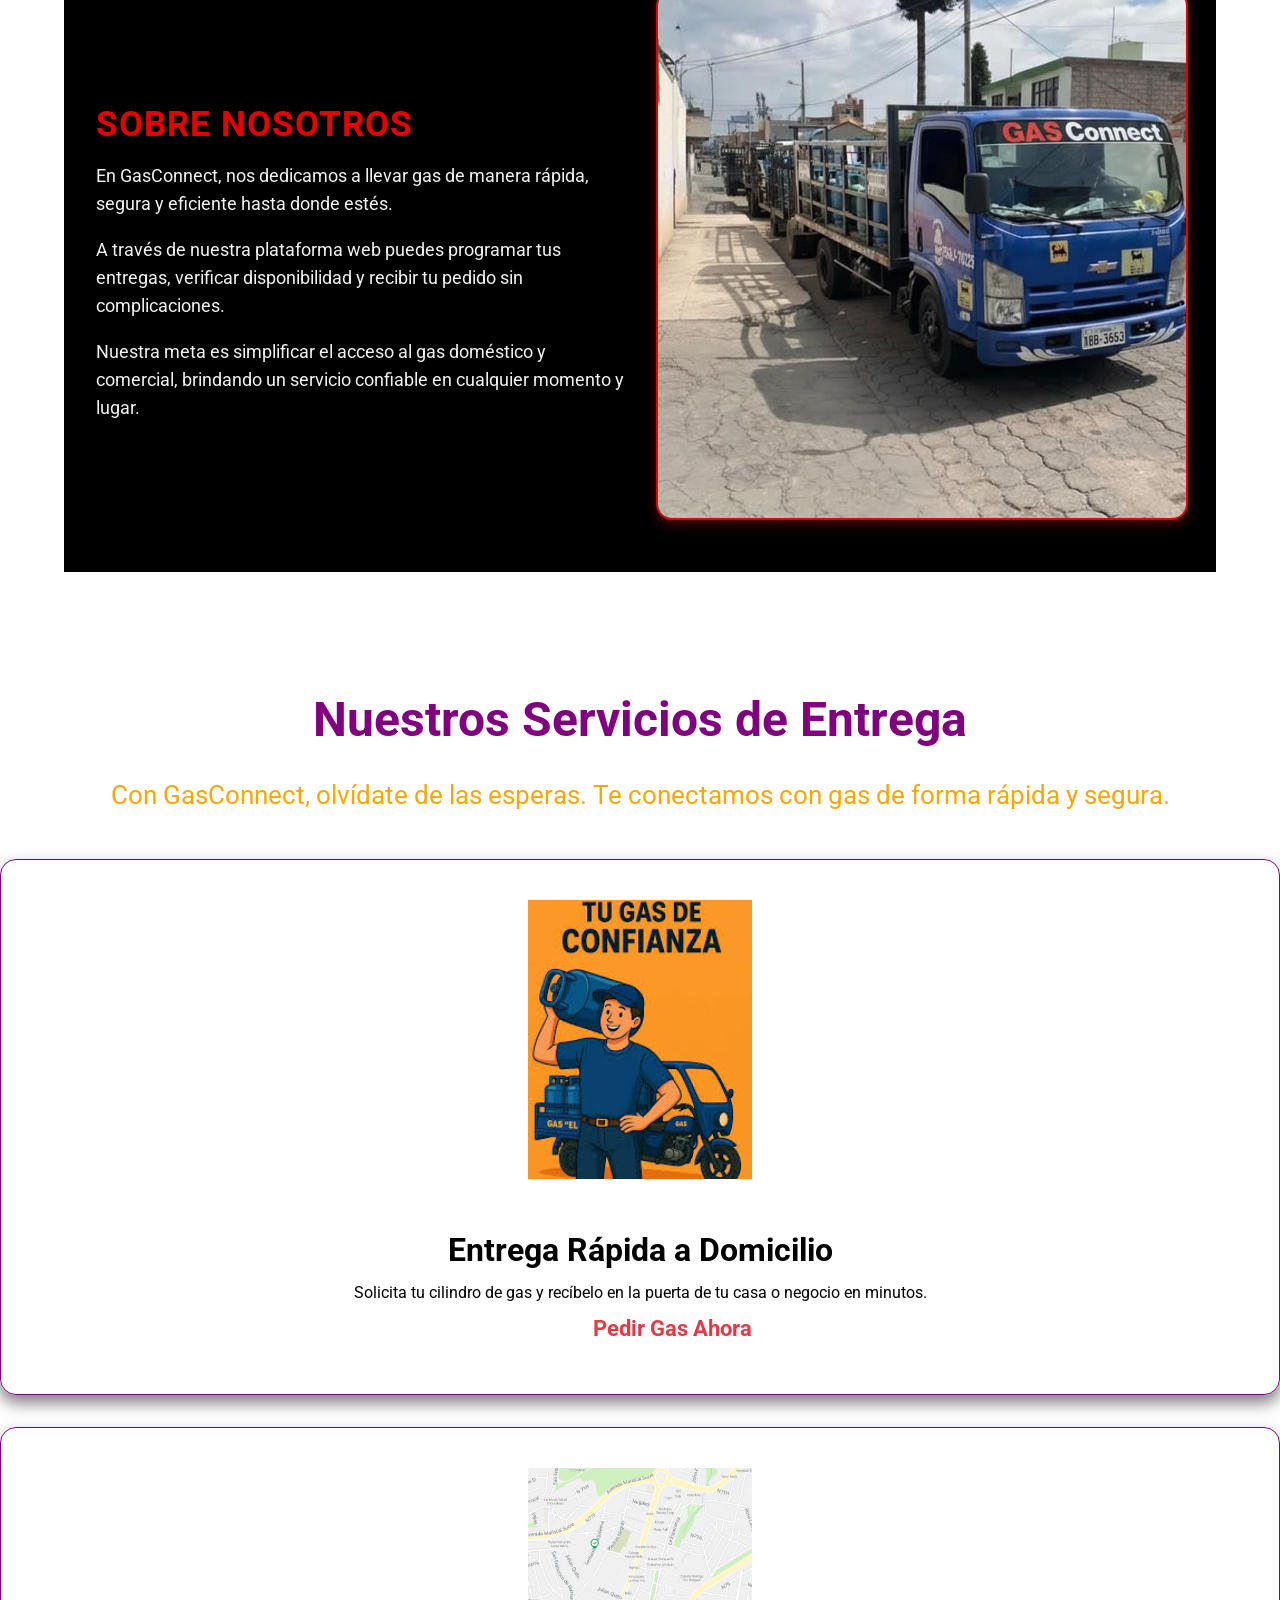
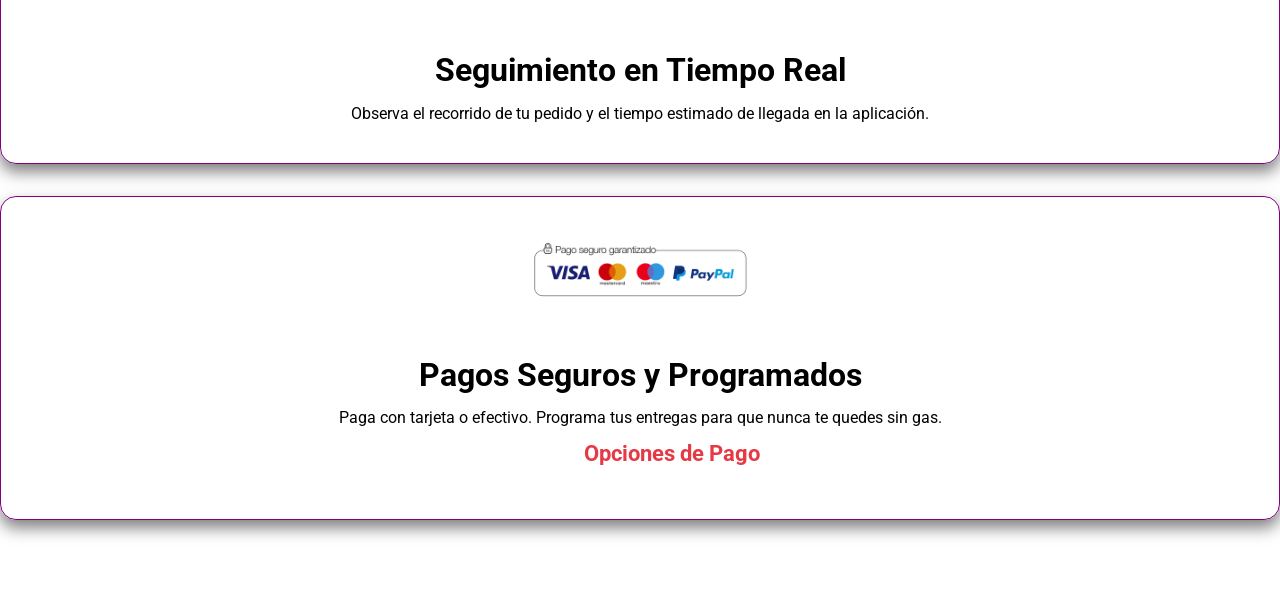
==== commit 30a21f3a: "Segundo Sprint" ====
--- a/index.html
+++ b/index.html
@@ -91,7 +91,6 @@
 </header>
 <!-- End - Section About -->
 
-<<<<<<< HEAD
 <!-- End - Section Services -->
 <section class="servicio">
     <div class="contenido">
@@ -137,5 +136,4 @@
 
 
  <!-- End - Section Services -->
-=======
->>>>>>> 039222e62e243d5fe67ed36f3f6212e02ddcd135
+
--- a/src/css/styles.css
+++ b/src/css/styles.css
@@ -202,7 +202,6 @@
     .about__container {
         flex: 1 1 100%;
     }
-<<<<<<< HEAD
 }
 
 .servicio{
@@ -278,7 +277,3 @@
     text-align: center;
 }
 
-=======
-
-}
->>>>>>> 039222e62e243d5fe67ed36f3f6212e02ddcd135
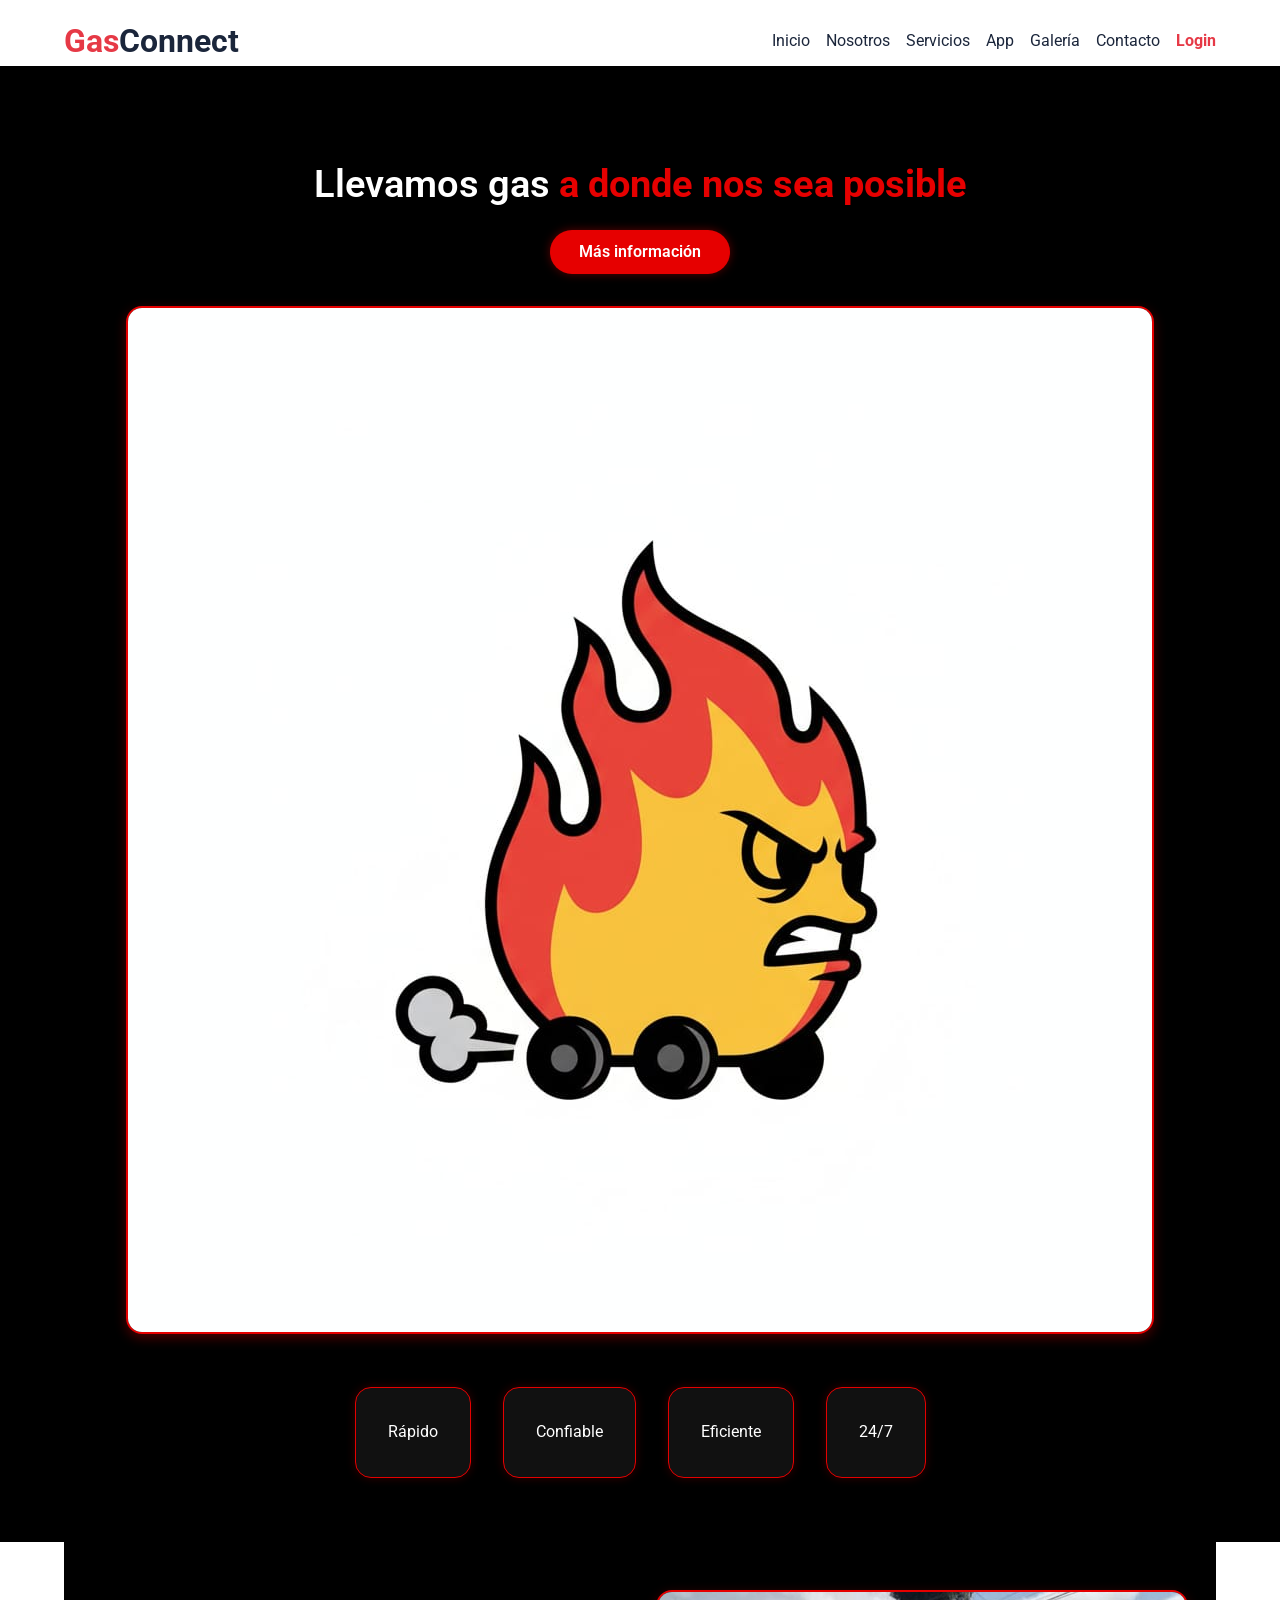
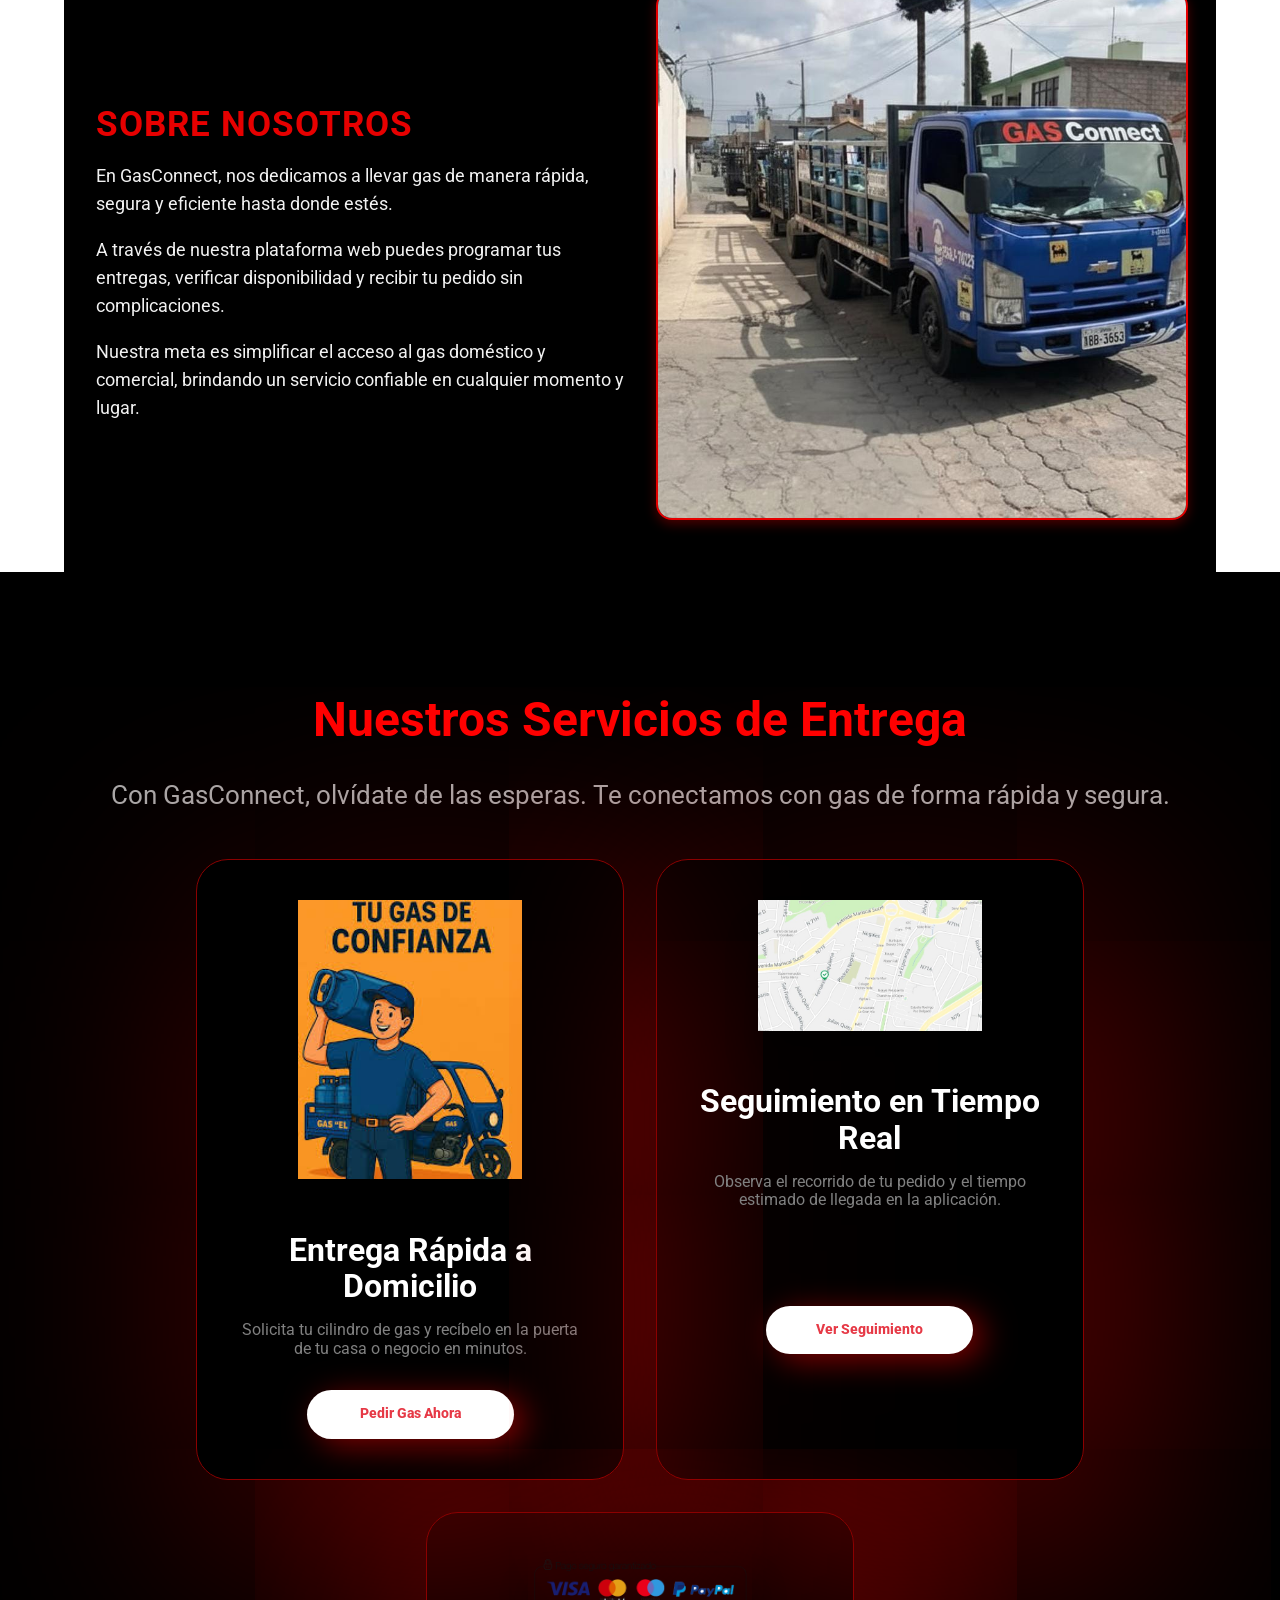
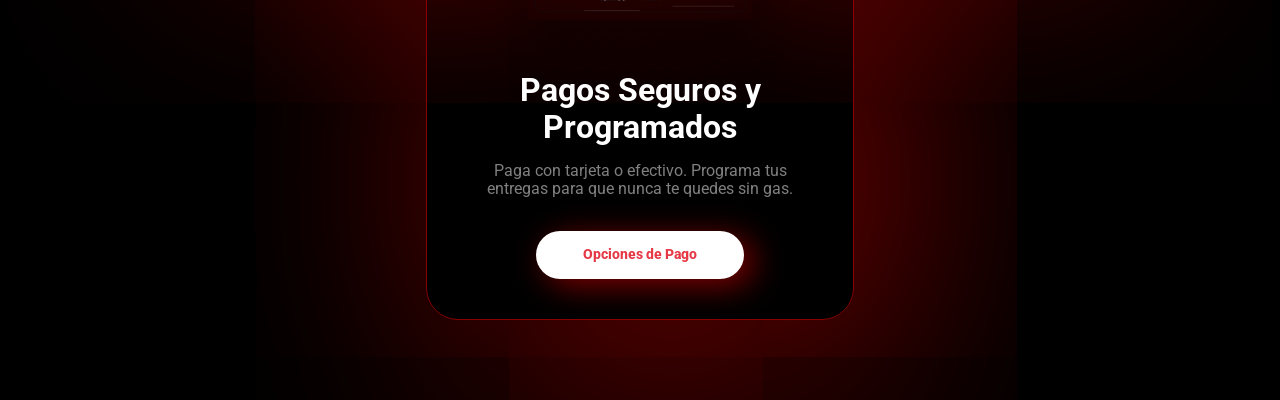
==== commit cd7c7a9b: "Actualizo la parte de servicios Corregi la compatibilidad a otras pantallas, colores y puse algo de " ====
--- a/index.html
+++ b/index.html
@@ -13,7 +13,7 @@
     <link rel="stylesheet" href="./src/css/normalize.css">
     <link rel="stylesheet" href="./src/css/styles.css">
 
-    <link rel="shortcut icon" href="https://cdn-icons-png.flaticon.com/512/877/877669.png" type="image/x-icon">
+    <link rel="shortcut icon" href="/src/images/pestaña.jpg" type="image/x-icon">
 </head>
 <body>
 
@@ -117,6 +117,7 @@
                     </div>
                     <p class="service-card__title">Seguimiento en Tiempo Real</p>
                     <p class="service-card__description">Observa el recorrido de tu pedido y el tiempo estimado de llegada en la aplicación.</p>
+                    <a href="#" class="service-card__button__S">Ver Seguimiento</a>
                 </div>
                 
                 <div class="service-card">
@@ -126,7 +127,7 @@
                     </div>
                     <p class="service-card__title">Pagos Seguros y Programados</p>
                     <p class="service-card__description">Paga con tarjeta o efectivo. Programa tus entregas para que nunca te quedes sin gas.</p>
-                    <a href="#" class="button service-card__button">Opciones de Pago</a>
+                    <a href="#" class="service-card__button">Opciones de Pago</a>
                 </div>
 
             </div>            
--- a/src/css/styles.css
+++ b/src/css/styles.css
@@ -204,13 +204,15 @@
     }
 }
 
+/* Styles for Section Services */
 .servicio{
     padding: 5rem 0;
-}
-
+    background-color: #000;
+
+}
 
 .services__title{
-    color: purple;
+    color: red;
     text-align: center;
     font-size: 3rem;
     margin-bottom: 1rem;
@@ -218,7 +220,7 @@
 
 .services__subtitle{
     text-align: center;
-    color: orange;
+    color: darkgray;
     font-size: 1.6rem;
     font-weight: 400;
     margin-bottom: 3rem;
@@ -227,38 +229,54 @@
 
 .services__container{
     display: grid;
-    grid-template-columns: 1fr;
     gap: 2rem;
-    text-align: center;
+    max-width: 100%;
+    text-align: center;
+    flex-wrap: wrap;
 }
 
 .service-card{
-    border: 1px solid purple;
+    border: 1px solid darkred;
+    color: gray;
     padding: 2.5rem;
-    border-radius: 1rem;
-    box-shadow: 0 .5rem 1rem rgba(0,0,0, 0.5) ;
+    border-radius: 2rem;
+    box-shadow: 2rem 4rem 28rem rgba(255, 0, 0, 0.5) ;
 }
 
 .service-card__icon img {
     width: 14rem; 
     height: 8%;
     margin-bottom: 1.5rem;
+    box-shadow: .2rem 2rem 2rem rgba(0,0,0,0.3);
 }
 
 .service-card__title {
     font-family: var(--font-heading);
     font-size: 2rem;
     font-weight: 700;
-    color: var(--primary);
+    color: white;
     margin: 1.5rem 0 1rem 0;
 }
 
-.service-card__button {
+.service-card__button:hover{
+    transform: translateY(-5px);
+    box-shadow: 0.8rem .6rem 2rem rgba(255, 0, 0, 0.7);
+}
+
+.service-card__button__S:hover{
+    transform: translateY(-5px);
+    box-shadow: 0.8rem .6rem 2rem rgba(255, 0, 0, 0.7);
+}
+
+.service-card__button{
     display: block; 
-    width: 100%;
-    font-size: 1.4rem;
-    padding: .8rem 2rem;
-    background-color: var(--secondary);
+    width: 45%;
+    font-size: 0.9rem;
+    padding: 1rem 0;
+    background-color: white;
+    border-radius: 2rem;
+    box-shadow: 0.6rem .4rem 2rem rgba(255, 0, 0, 0.5);
+    transition: transform 0.5s ease, box-shadow 0.3s ease;
 }
 
 .service-card__description{
@@ -267,13 +285,62 @@
 }
 
 .service-card__button{
-    display:block;
-    width: 100%;
-    font-size: 1.4rem;
-    padding: .8rem 2rem;
     color: var(--colorDos);
-    font-weight: 700;
-    text-decoration: none;
-    text-align: center;
-}
-
+    font-weight: 800;
+    text-decoration: none;
+    text-align: center;
+    margin-left: auto;
+    margin-right: auto;
+    margin-top: 2rem;
+}
+
+.service-card__button__S{
+    display: block;
+    width: 45%;
+    font-size: 0.9rem;
+    padding: 1rem 0;
+    background-color: white;
+    border-radius: 2rem;
+    box-shadow: 0.6rem .4rem 2rem rgba(255, 0, 0, 0.5);
+    transition: transform 0.5s ease, box-shadow 0.3s ease;
+}
+
+.service-card__button__S{
+    color: var(--colorDos);
+    font-weight: 800;
+    text-decoration: none;
+    text-align: center;
+    margin-left: auto;
+    margin-right: auto;
+    margin-top: 2rem;
+}
+
+@media (width >= 768px) {
+    .services__container{
+        display: flex;
+        justify-content: center;
+        width: 90%;
+        margin: 0 auto;
+    }
+
+    .servicio {
+        width: auto;
+        display: flex;
+        justify-content: center;
+        flex-wrap: wrap;
+    }
+
+    .service-card{
+        width: 30%;
+    }
+
+    .service-card__button{
+        width: 60%;
+    }
+
+    .service-card__button__S{
+        width: 60%;
+        margin-top: 6rem;
+    }
+}
+
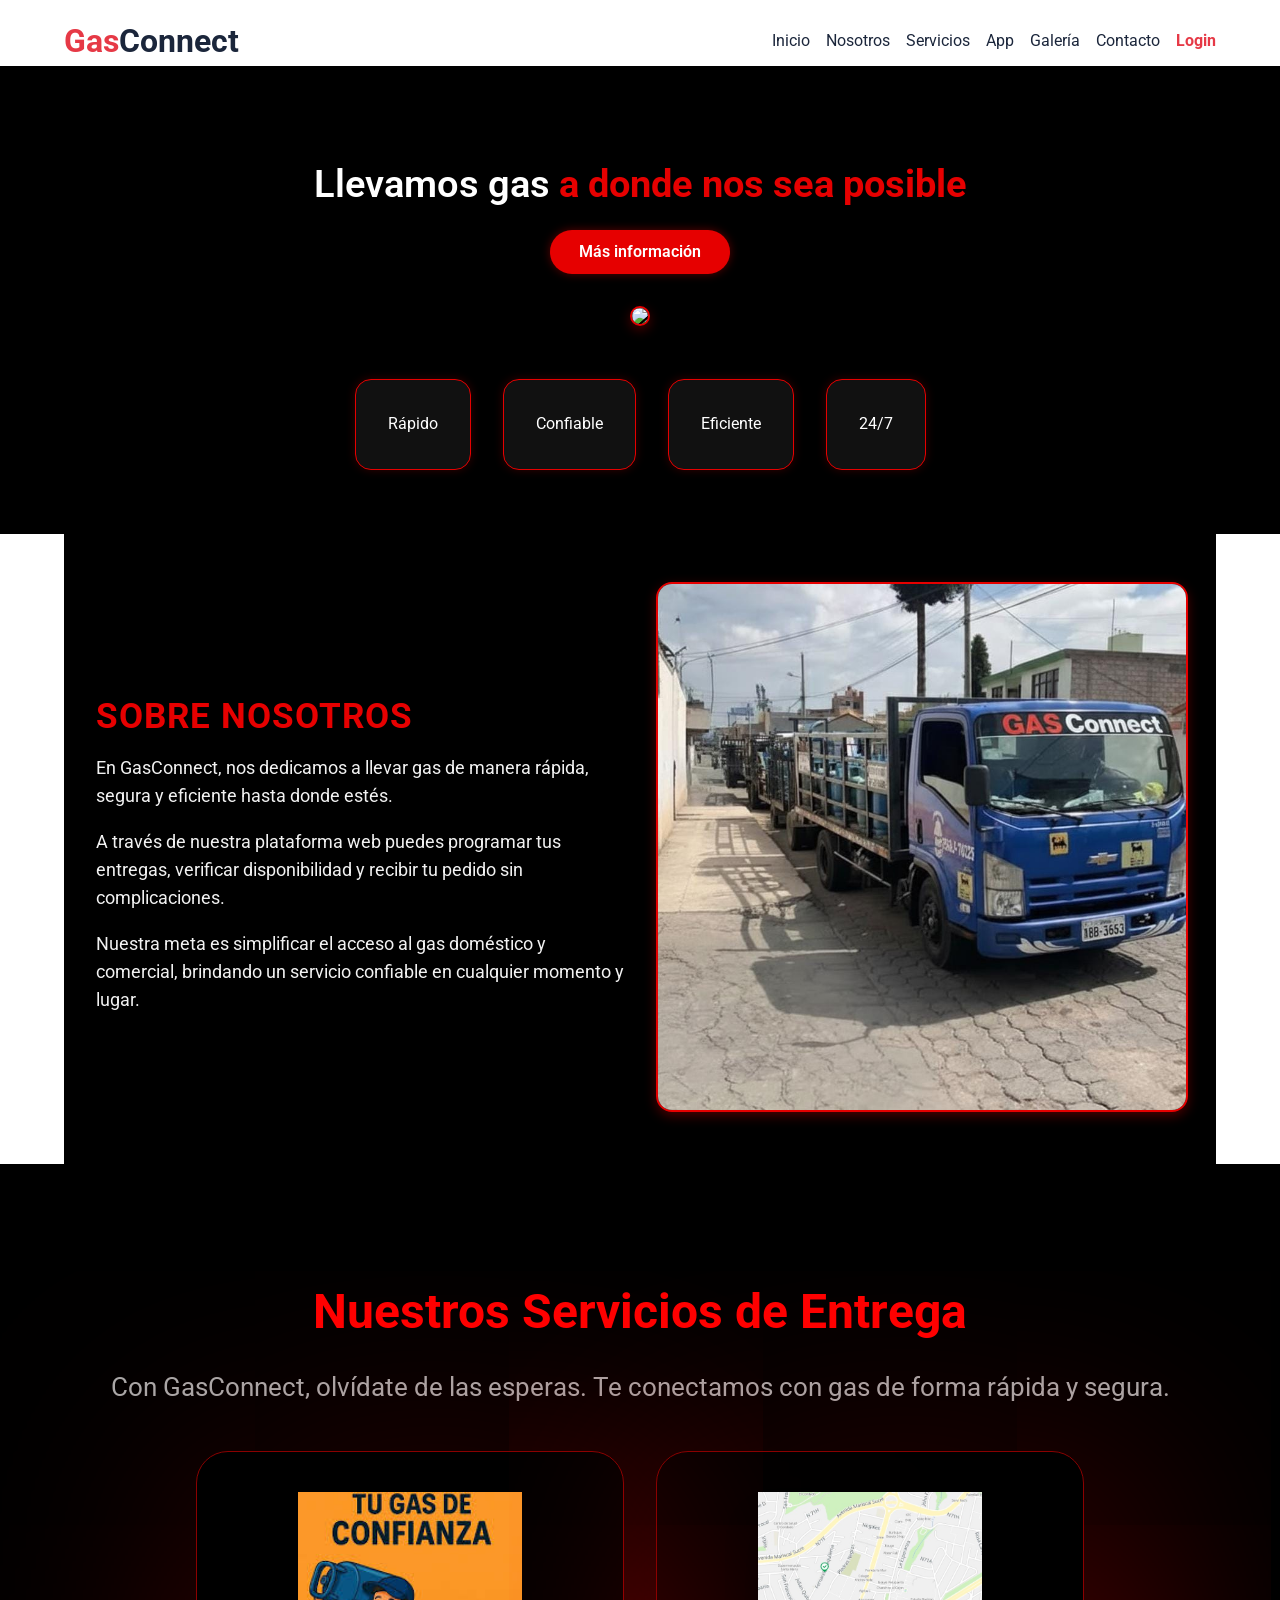
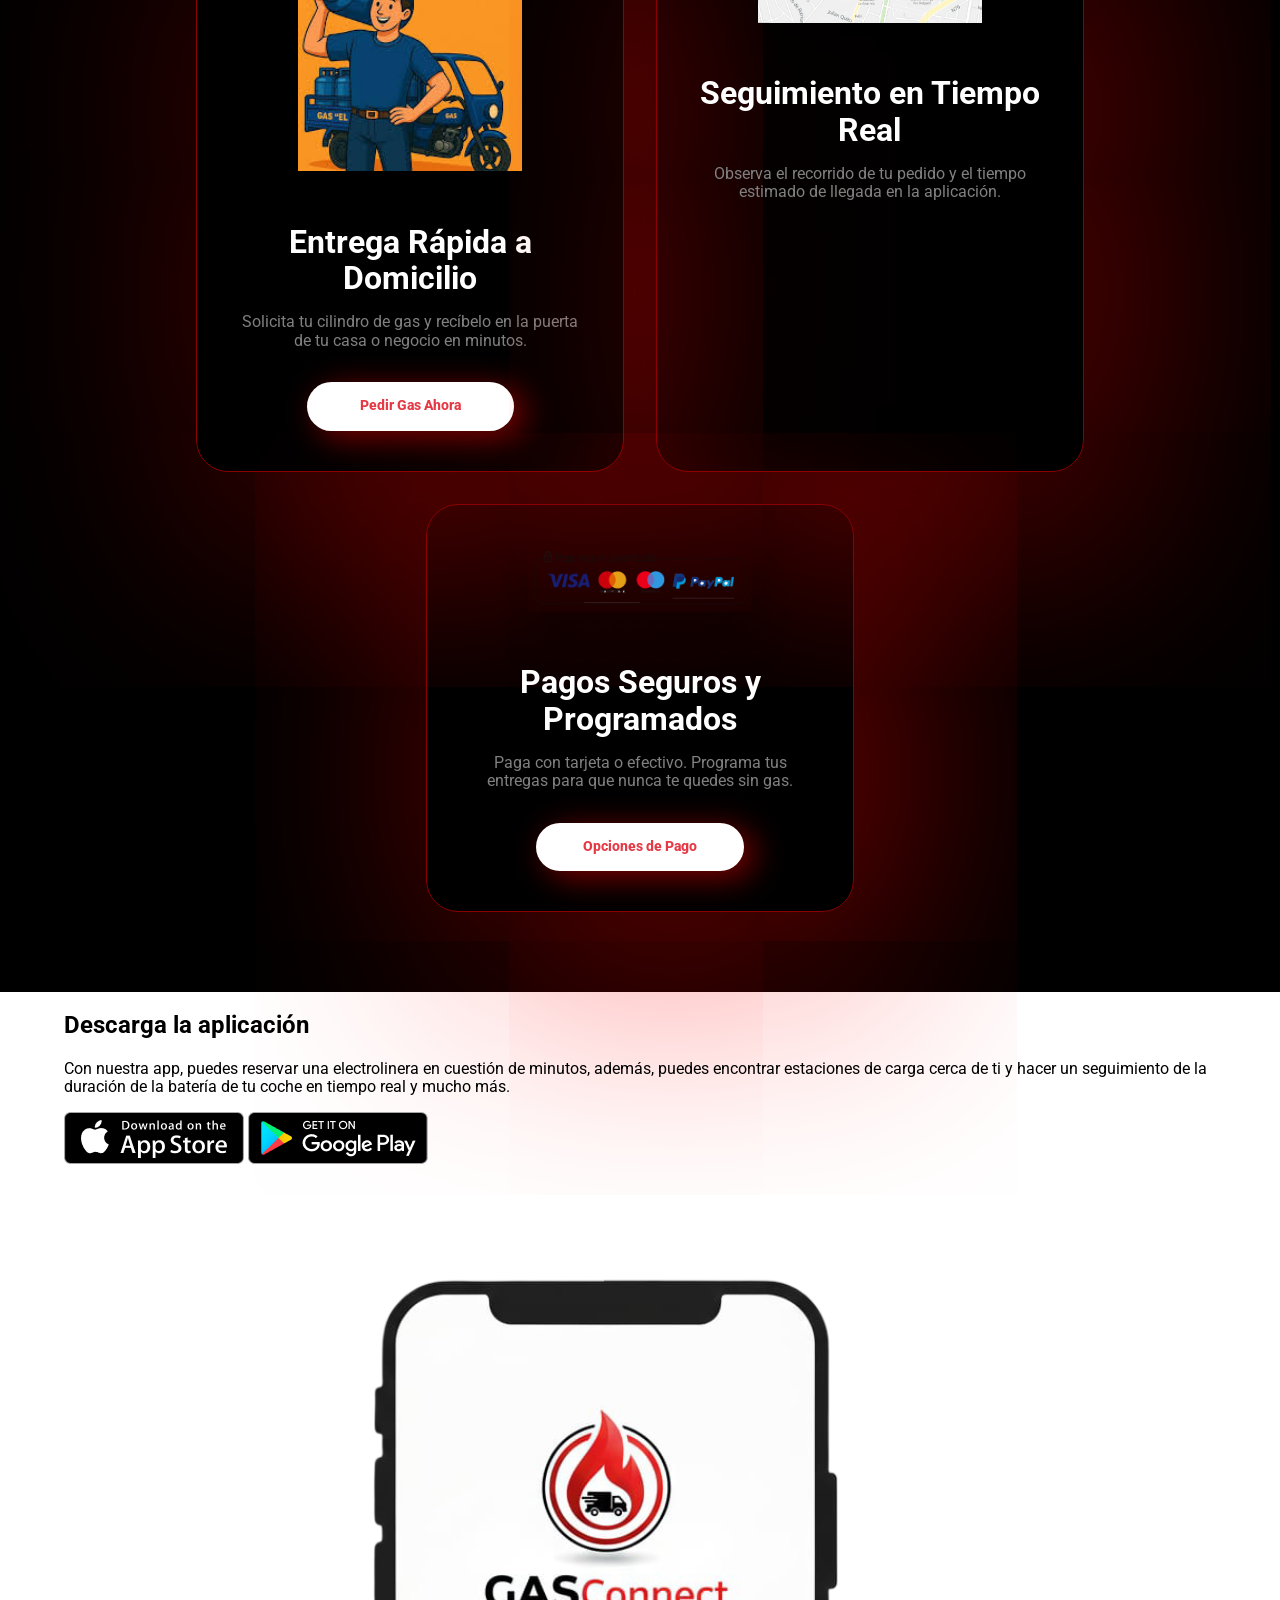
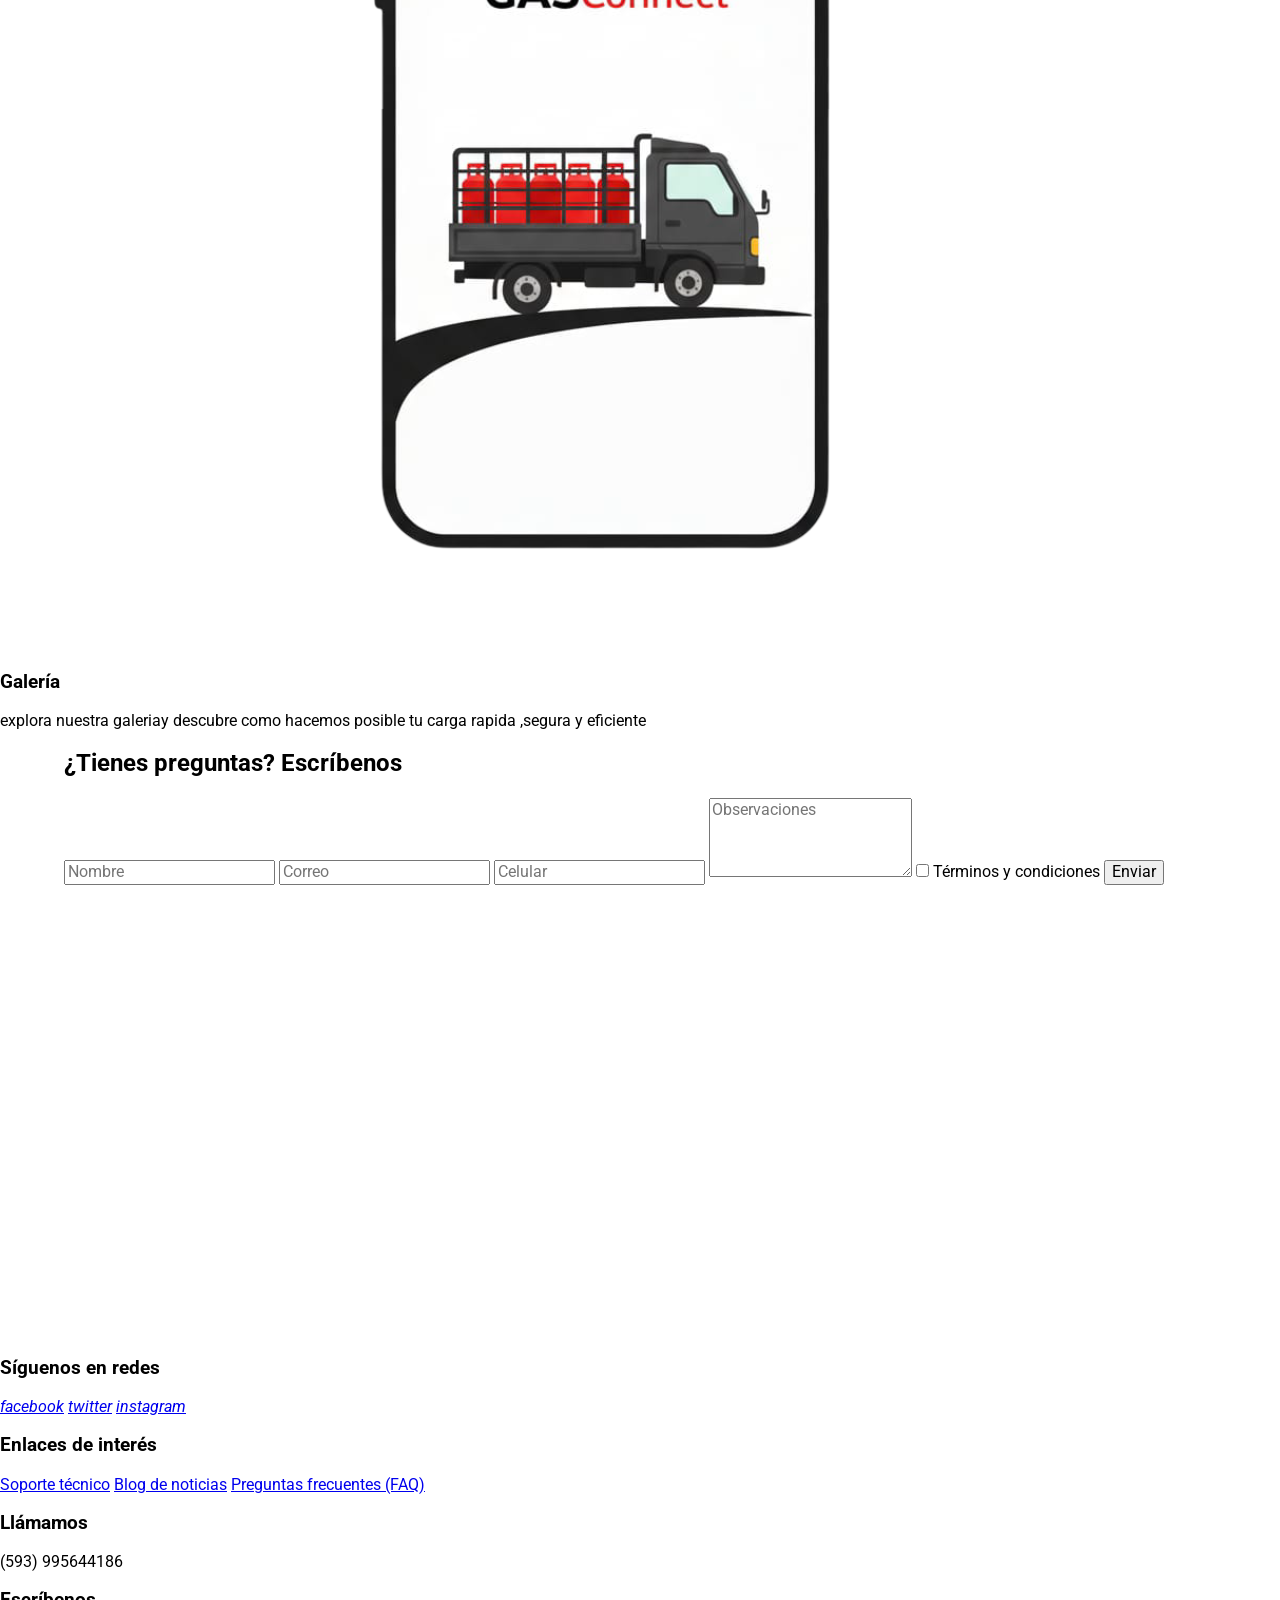
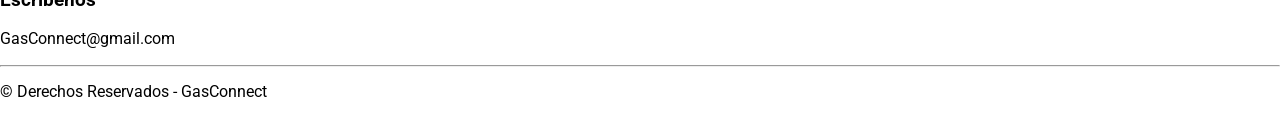
==== commit 870fb4a8: "Add files via upload" ====
--- a/index.html
+++ b/index.html
@@ -13,7 +13,7 @@
     <link rel="stylesheet" href="./src/css/normalize.css">
     <link rel="stylesheet" href="./src/css/styles.css">
 
-    <link rel="shortcut icon" href="/src/images/pestaña.jpg" type="image/x-icon">
+    <link rel="shortcut icon" href="https://cdn-icons-png.flaticon.com/512/877/877669.png" type="image/x-icon">
 </head>
 <body>
 
@@ -44,7 +44,7 @@
     </div>
 
     <div class="hero__img">
-        <img src="./src/images/logo.jpeg" loading="lazy">
+        <img src="./src/images/logo.png" loading="lazy">
     </div>
 
     <div class="hero__services">
@@ -117,7 +117,6 @@
                     </div>
                     <p class="service-card__title">Seguimiento en Tiempo Real</p>
                     <p class="service-card__description">Observa el recorrido de tu pedido y el tiempo estimado de llegada en la aplicación.</p>
-                    <a href="#" class="service-card__button__S">Ver Seguimiento</a>
                 </div>
                 
                 <div class="service-card">
@@ -127,7 +126,7 @@
                     </div>
                     <p class="service-card__title">Pagos Seguros y Programados</p>
                     <p class="service-card__description">Paga con tarjeta o efectivo. Programa tus entregas para que nunca te quedes sin gas.</p>
-                    <a href="#" class="service-card__button">Opciones de Pago</a>
+                    <a href="#" class="button service-card__button">Opciones de Pago</a>
                 </div>
 
             </div>            
@@ -138,3 +137,83 @@
 
  <!-- End - Section Services -->
 
+    <section class="container app">
+        <div class="mobile">
+            <h2 class="mobile__title">Descarga la aplicación</h2>
+            <p class="mobile__description">Con nuestra app, puedes reservar una electrolinera en cuestión de minutos,
+                además, puedes encontrar estaciones de carga cerca de ti y hacer un seguimiento de la duración de la
+                batería de tu coche en tiempo real y mucho más.</p>
+            <div class="mobile__buttons">
+                <img src="./src/images/appstore.png" alt="PlayStore" loading="lazy">
+                <img src="./src/images/googleplay.png" alt="GooglePlay" loading="lazy">
+            </div>
+        </div>
+        <div class="mobile__img">
+            <img src="./src/images/phone.png" alt="Carmobile" loading="lazy">
+        </div>
+    </section>
+  <!-- Start - Section gallery -->
+    <section class="gallery">
+
+    <h3 class="gallerytitle">Galería</h3>
+    <p class="gallery_description">explora nuestra galeriay descubre como hacemos posible tu carga rapida ,segura y eficiente </p>
+
+    </section>
+ <!-- Start - Section gallery -->
+
+    <!-- Start - Section Contact -->
+    <section class="container contact">
+        <div class="contact__form">
+            <h2 class="contact__title">¿Tienes preguntas? Escríbenos</h2>
+            <form>
+                <input type="name="nombre" placeholder="Nombre" required>
+                <input type="email" name="corre0" placeholder="Correo" required>
+                <input type="tel" name="celular" placeholder="Celular" required>
+                <textarea name="observaciones" placeholder="Observaciones" rows="4"></textarea>
+                <label class="checkbox__label">
+                    <input type="checkbox" required>
+                    Términos y condiciones
+                </label>
+                <button type="submit" class="btn button">Enviar</button>
+            </form>
+        </div>
+
+        <div class="contact__map">
+           <iframe src="https://www.google.com/maps/embed?pb=!1m18!1m12!1m3!1d3989.7914484515727!2d-78.4919116241778!3d-0.21028603539840138!2m3!1f0!2f0!3f0!3m2!1i1024!2i768!4f13.1!3m3!1m2!1s0x91d59a107e1cd44b%3A0x88a284f66939ed4!2sESCUELA%20POLIT%C3%89CNICA%20NACIONAL!5e0!3m2!1ses!2sec!4v1761571369230!5m2!1ses!2sec" width="600" height="450" style="border:0;" allowfullscreen="" loading="lazy" referrerpolicy="no-referrer-when-downgrade"></iframe>
+        </div>
+    </section>
+    <!-- End - Section Contact -->
+
+        <!-- Start - Section Footer -->
+    <footer class="footer">
+        <div class="footer__container">
+            <div class="footer__social">
+                <h3>Síguenos en redes</h3>
+                <div class="social__icons">
+                    <a href="#"><i class="fa-brands fa-facebook">facebook</i></a>
+                    <a href="#"><i class="fa-brands fa-twitter">twitter</i></i></a>
+                    <a href="#"><i class="fa-brands fa-instagram">instagram</i></a>
+                </div>
+            </div>
+
+            <div class="footer__links">
+                <h3>Enlaces de interés</h3>
+                <div class="links">
+                    <a href="#">Soporte técnico</a>
+                    <a href="#">Blog de noticias</a>
+                    <a href="#">Preguntas frecuentes (FAQ)</a>
+                </div>
+            </div>
+
+            <div class="footer__contact">
+                <h3>Llámamos</h3>
+                <p class="call">(593) 995644186</p>
+                <h3>Escríbenos</h3>
+                <p class="write">GasConnect@gmail.com</p>
+            </div>
+        </div>
+
+        <hr/>
+        <p class="footer__copy">© Derechos Reservados - GasConnect</p>
+    </footer>
+    <!-- End - Section Footer -->
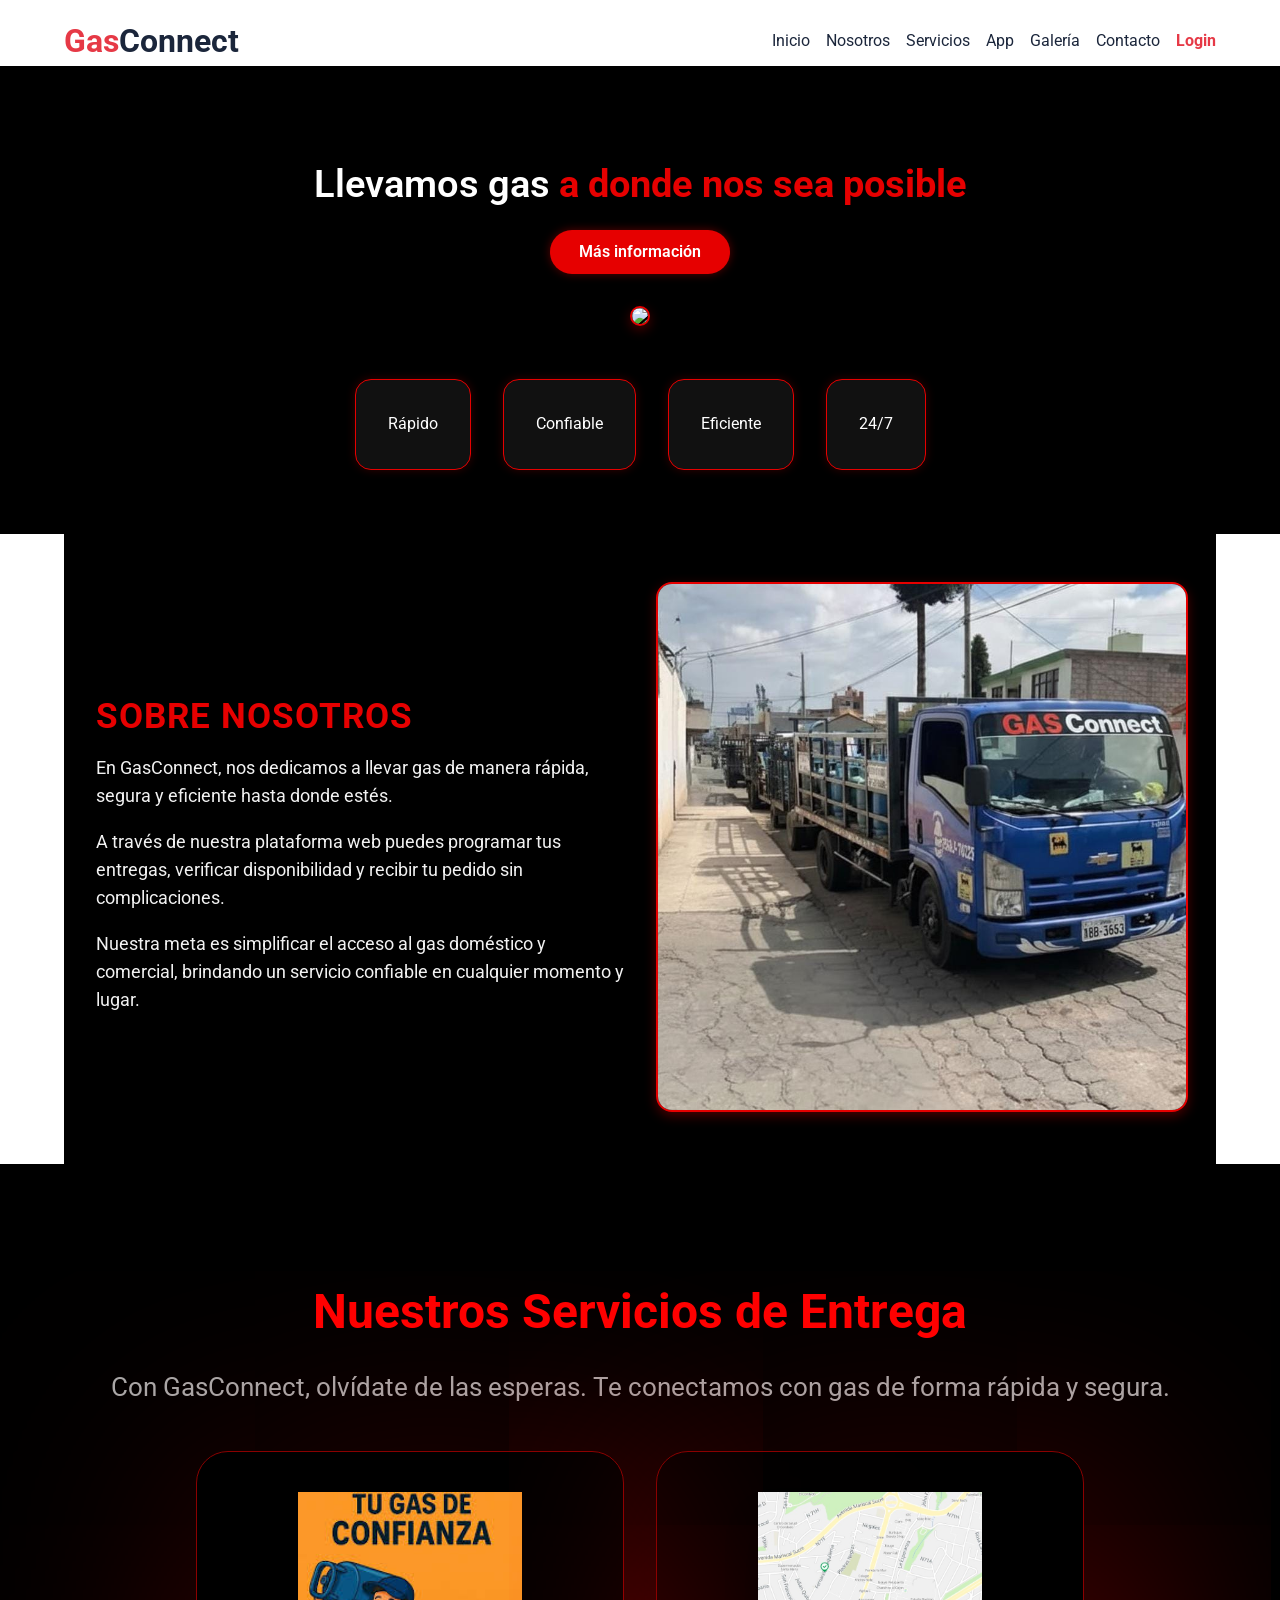
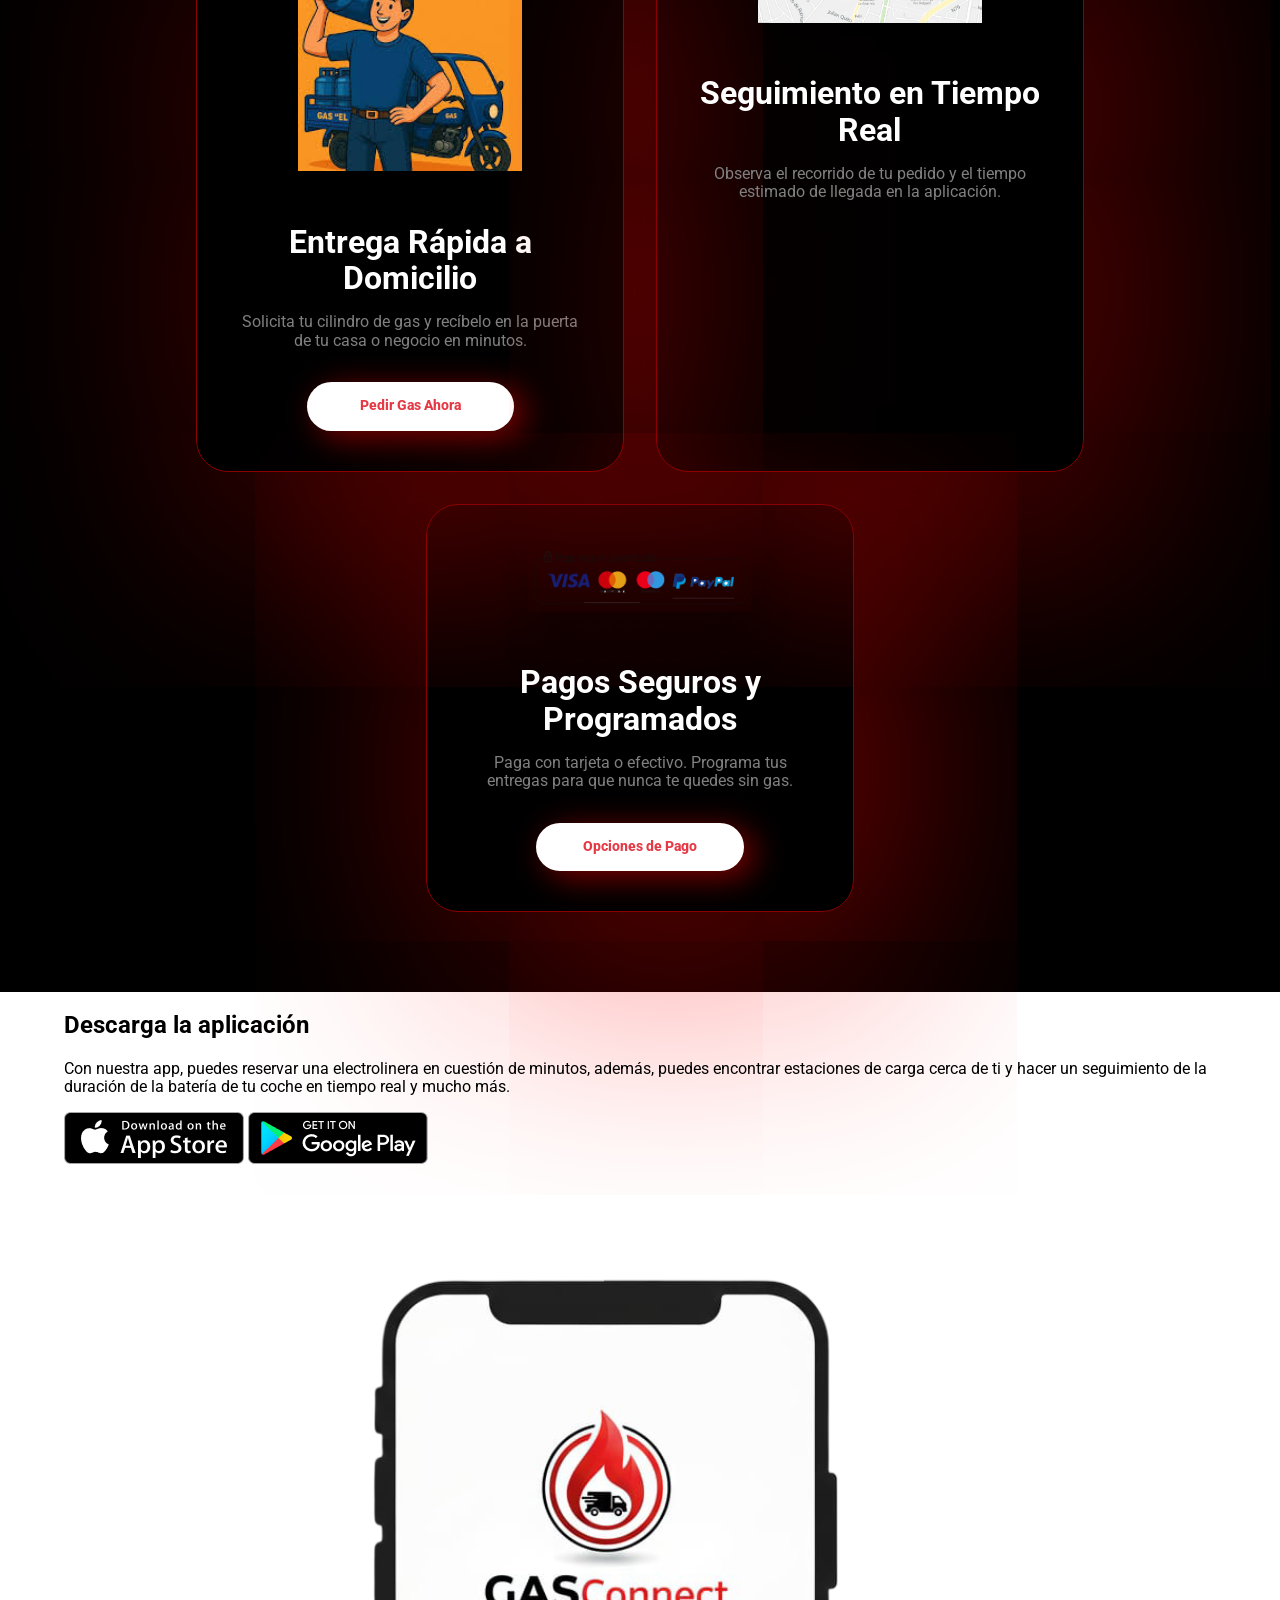
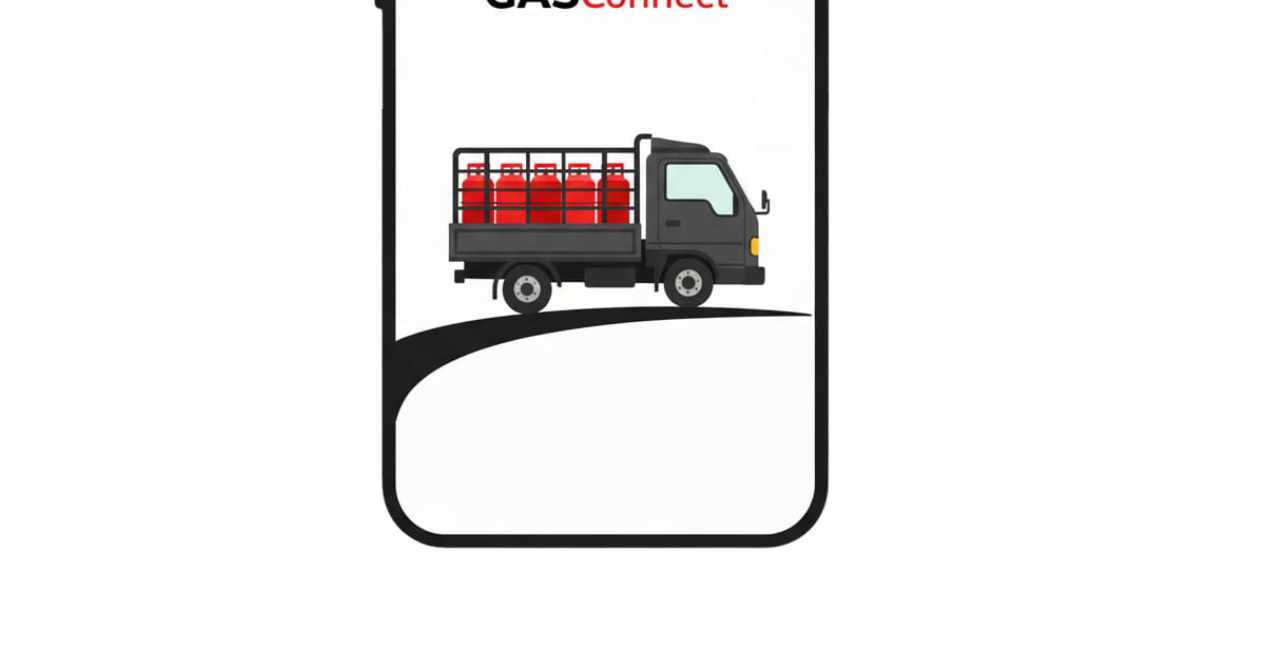
==== commit 156155e3: "se agrega el sprint 3 en index" ====
--- a/index.html
+++ b/index.html
@@ -153,67 +153,9 @@
         </div>
     </section>
   <!-- Start - Section gallery -->
-    <section class="gallery">
 
-    <h3 class="gallerytitle">Galería</h3>
-    <p class="gallery_description">explora nuestra galeriay descubre como hacemos posible tu carga rapida ,segura y eficiente </p>
-
-    </section>
- <!-- Start - Section gallery -->
-
-    <!-- Start - Section Contact -->
-    <section class="container contact">
-        <div class="contact__form">
-            <h2 class="contact__title">¿Tienes preguntas? Escríbenos</h2>
-            <form>
-                <input type="name="nombre" placeholder="Nombre" required>
-                <input type="email" name="corre0" placeholder="Correo" required>
-                <input type="tel" name="celular" placeholder="Celular" required>
-                <textarea name="observaciones" placeholder="Observaciones" rows="4"></textarea>
-                <label class="checkbox__label">
-                    <input type="checkbox" required>
-                    Términos y condiciones
-                </label>
-                <button type="submit" class="btn button">Enviar</button>
-            </form>
-        </div>
-
-        <div class="contact__map">
-           <iframe src="https://www.google.com/maps/embed?pb=!1m18!1m12!1m3!1d3989.7914484515727!2d-78.4919116241778!3d-0.21028603539840138!2m3!1f0!2f0!3f0!3m2!1i1024!2i768!4f13.1!3m3!1m2!1s0x91d59a107e1cd44b%3A0x88a284f66939ed4!2sESCUELA%20POLIT%C3%89CNICA%20NACIONAL!5e0!3m2!1ses!2sec!4v1761571369230!5m2!1ses!2sec" width="600" height="450" style="border:0;" allowfullscreen="" loading="lazy" referrerpolicy="no-referrer-when-downgrade"></iframe>
-        </div>
-    </section>
     <!-- End - Section Contact -->
 
         <!-- Start - Section Footer -->
-    <footer class="footer">
-        <div class="footer__container">
-            <div class="footer__social">
-                <h3>Síguenos en redes</h3>
-                <div class="social__icons">
-                    <a href="#"><i class="fa-brands fa-facebook">facebook</i></a>
-                    <a href="#"><i class="fa-brands fa-twitter">twitter</i></i></a>
-                    <a href="#"><i class="fa-brands fa-instagram">instagram</i></a>
-                </div>
-            </div>
-
-            <div class="footer__links">
-                <h3>Enlaces de interés</h3>
-                <div class="links">
-                    <a href="#">Soporte técnico</a>
-                    <a href="#">Blog de noticias</a>
-                    <a href="#">Preguntas frecuentes (FAQ)</a>
-                </div>
-            </div>
-
-            <div class="footer__contact">
-                <h3>Llámamos</h3>
-                <p class="call">(593) 995644186</p>
-                <h3>Escríbenos</h3>
-                <p class="write">GasConnect@gmail.com</p>
-            </div>
-        </div>
-
-        <hr/>
-        <p class="footer__copy">© Derechos Reservados - GasConnect</p>
-    </footer>
-    <!-- End - Section Footer -->+   
+    <!-- End - Section Footer -->
